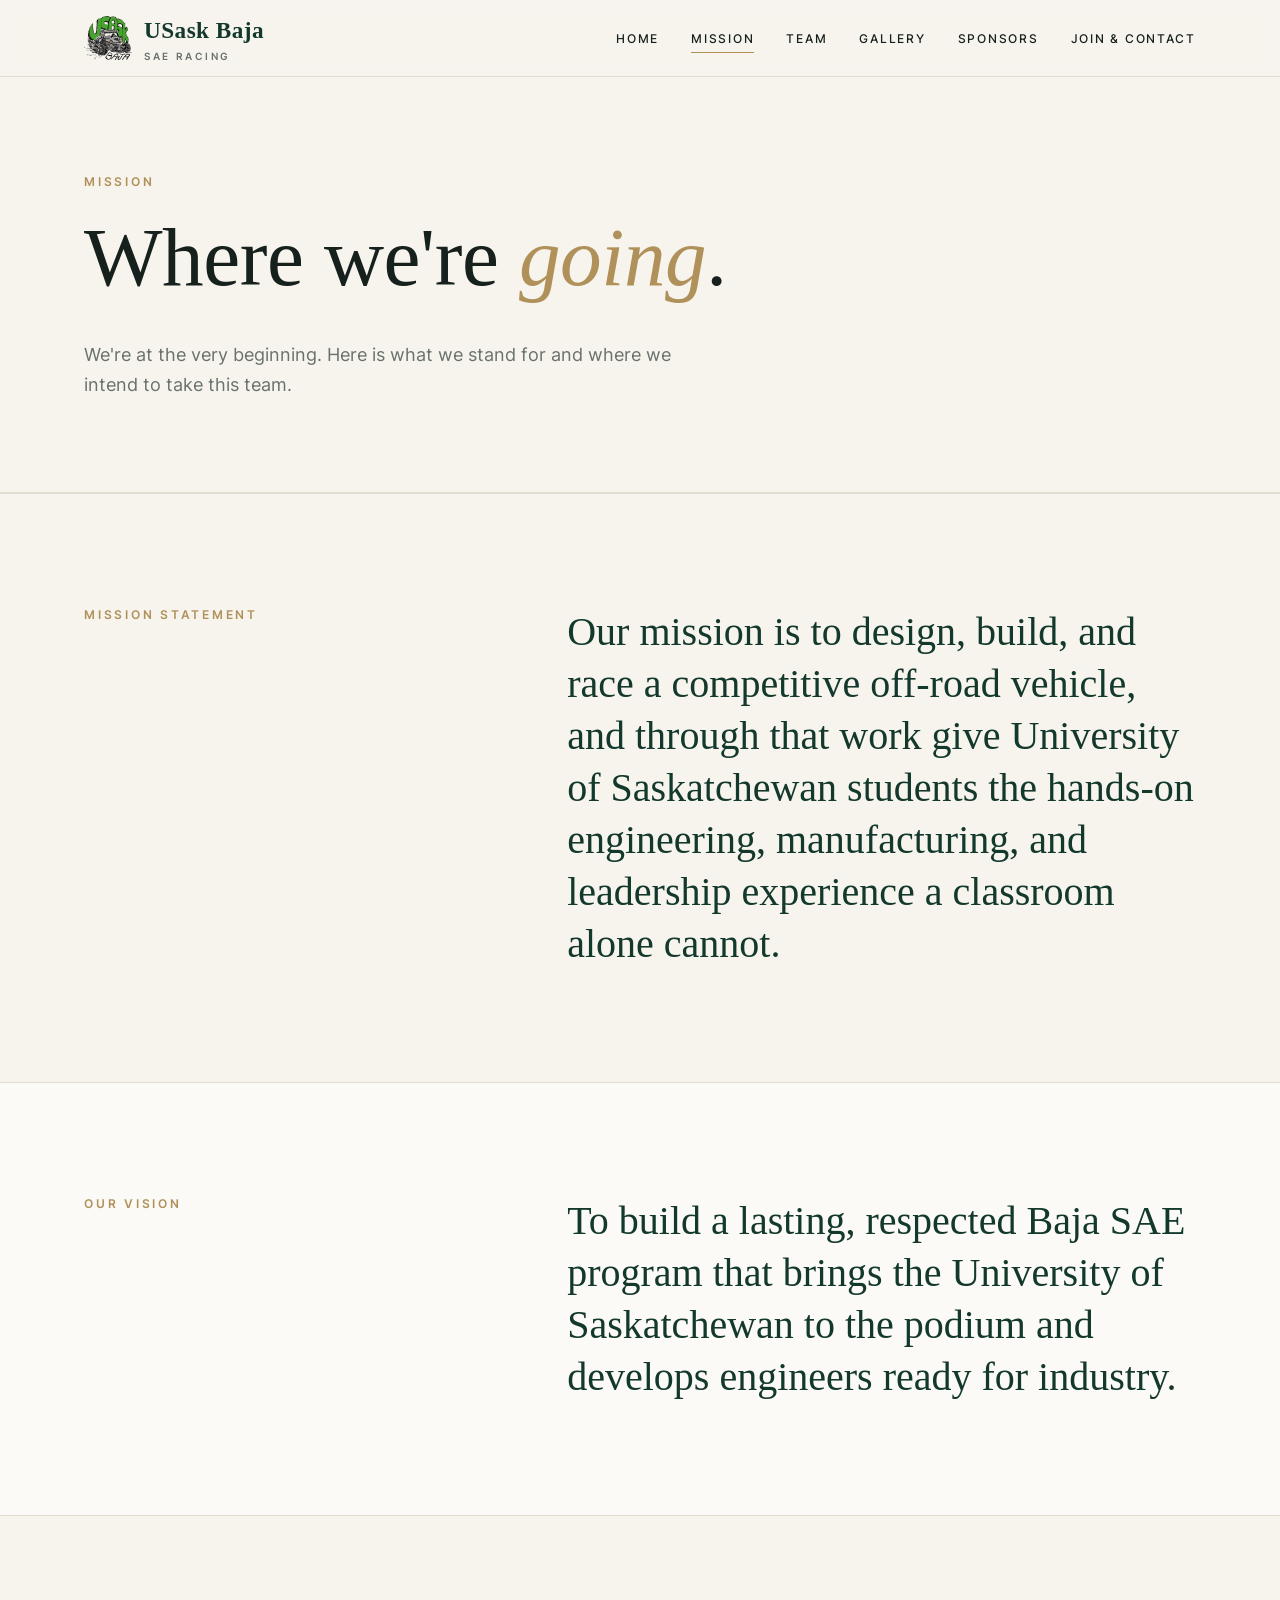
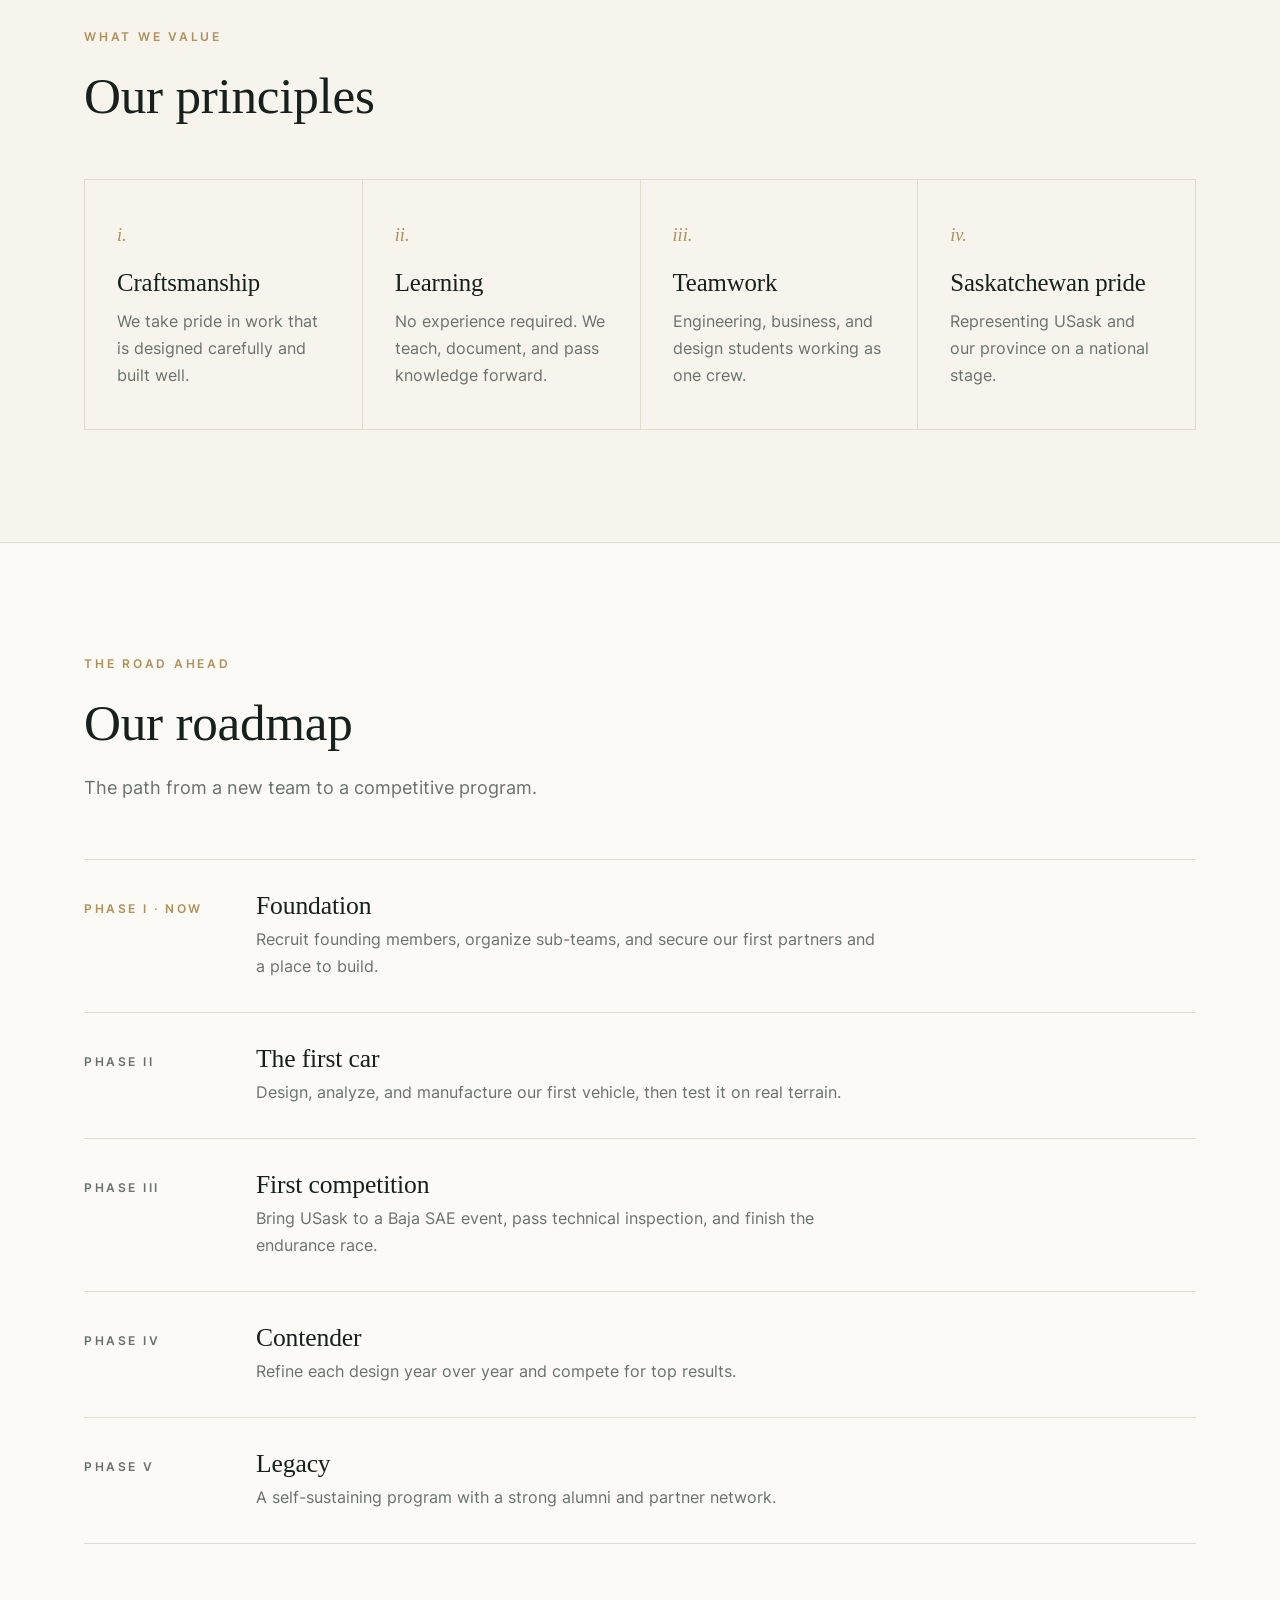
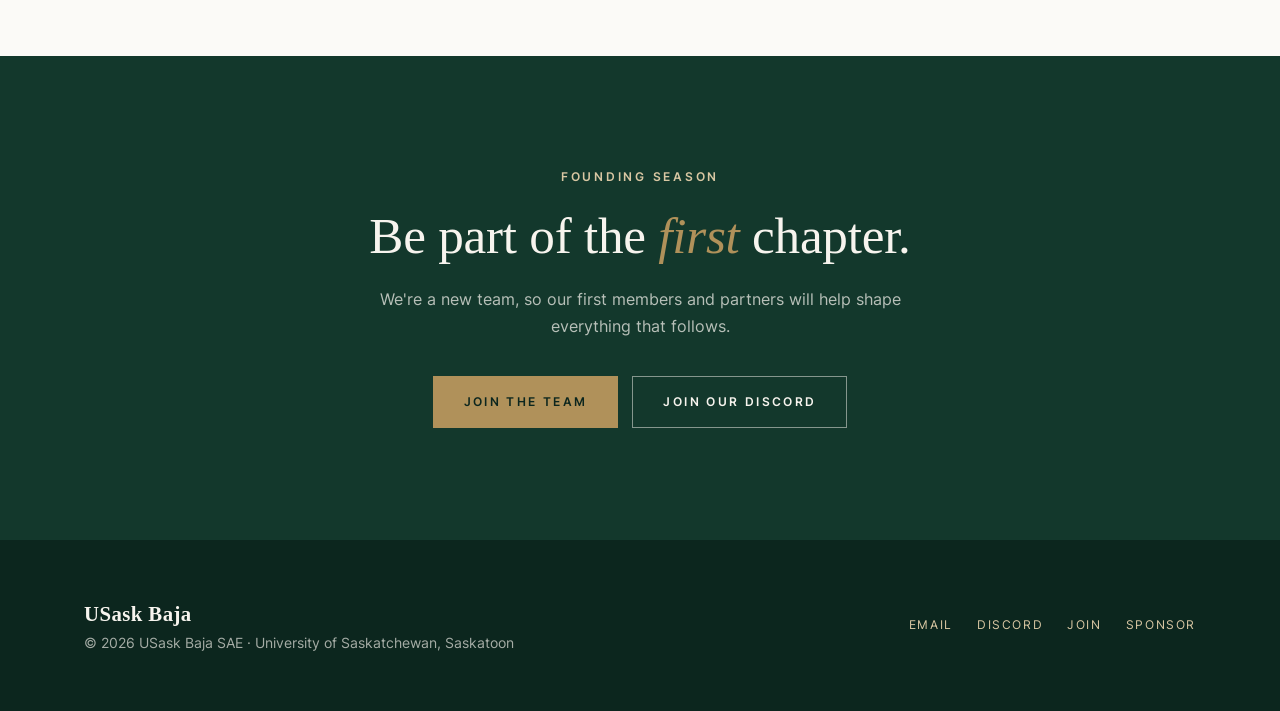
==== about.html @ ca2693a1 "Add USask Baja SAE website Static site with home, mission, team, gallery, sponsors, and join/contact" ====
<!DOCTYPE html>
<html lang="en">
<head>
  <meta charset="UTF-8">
  <meta name="viewport" content="width=device-width, initial-scale=1.0">
  <meta http-equiv="Content-Security-Policy" content="default-src 'self'; script-src 'self'; style-src 'self'; img-src 'self'; font-src 'self'; connect-src 'none'; object-src 'none'; base-uri 'none'; form-action 'none'; upgrade-insecure-requests">
  <meta name="referrer" content="strict-origin-when-cross-origin">
  <title>Mission | USask Baja SAE</title>
  <meta name="description" content="The mission of USask Baja SAE and where we want to go.">
  <link rel="icon" type="image/png" href="assets/img/favicon.png">
  <link rel="preload" href="assets/fonts/cormorant-garamond-latin-500-normal.woff2" as="font" type="font/woff2" crossorigin>
  <link rel="stylesheet" href="css/style.css">
</head>
<body>
  <header class="site-header">
    <div class="container">
      <a class="brand" href="index.html">
        <img src="assets/img/logo-160.webp" alt="" width="48" height="44">
        <span class="brand-name">USask Baja<small>SAE Racing</small></span>
      </a>
      <button class="nav-toggle" type="button" aria-expanded="false" aria-label="Toggle menu">Menu</button>
      <nav class="site-nav" aria-label="Main">
        <ul>
          <li><a href="index.html">Home</a></li>
          <li><a href="about.html" aria-current="page">Mission</a></li>
          <li><a href="team.html">Team</a></li>
          <li><a href="gallery.html">Gallery</a></li>
          <li><a href="sponsors.html">Sponsors</a></li>
          <li><a href="join.html">Join &amp; Contact</a></li>
        </ul>
      </nav>
    </div>
  </header>

  <main>
    <section class="page-hero">
      <div class="container">
        <span class="eyebrow">Mission</span>
        <h1>Where we're <em>going</em>.</h1>
        <p class="lead">We're at the very beginning. Here is what we stand for and where we intend to take this team.</p>
      </div>
    </section>

    <section>
      <div class="container split">
        <span class="eyebrow">Mission statement</span>
        <p class="statement">Our mission is to design, build, and race a competitive off-road vehicle, and through that work give University of Saskatchewan students the hands-on engineering, manufacturing, and leadership experience a classroom alone cannot.</p>
      </div>
    </section>

    <section class="paper">
      <div class="container split">
        <span class="eyebrow">Our vision</span>
        <div>
          <p class="statement">To build a lasting, respected Baja SAE program that brings the University of Saskatchewan to the podium and develops engineers ready for industry.</p>
        </div>
      </div>
    </section>

    <section>
      <div class="container">
        <span class="eyebrow">What we value</span>
        <h2>Our principles</h2>
        <div class="grid">
          <div class="cell"><span class="num">i.</span><h3>Craftsmanship</h3><p>We take pride in work that is designed carefully and built well.</p></div>
          <div class="cell"><span class="num">ii.</span><h3>Learning</h3><p>No experience required. We teach, document, and pass knowledge forward.</p></div>
          <div class="cell"><span class="num">iii.</span><h3>Teamwork</h3><p>Engineering, business, and design students working as one crew.</p></div>
          <div class="cell"><span class="num">iv.</span><h3>Saskatchewan pride</h3><p>Representing USask and our province on a national stage.</p></div>
        </div>
      </div>
    </section>

    <section class="paper">
      <div class="container">
        <span class="eyebrow">The road ahead</span>
        <h2>Our roadmap</h2>
        <p class="lead">The path from a new team to a competitive program.</p>
        <!-- To move the "Now" marker, put class="current" on a different <li> -->
        <ol class="roadmap">
          <li class="current"><span class="phase">Phase I</span><div><h3>Foundation</h3><p>Recruit founding members, organize sub-teams, and secure our first partners and a place to build.</p></div></li>
          <li><span class="phase">Phase II</span><div><h3>The first car</h3><p>Design, analyze, and manufacture our first vehicle, then test it on real terrain.</p></div></li>
          <li><span class="phase">Phase III</span><div><h3>First competition</h3><p>Bring USask to a Baja SAE event, pass technical inspection, and finish the endurance race.</p></div></li>
          <li><span class="phase">Phase IV</span><div><h3>Contender</h3><p>Refine each design year over year and compete for top results.</p></div></li>
          <li><span class="phase">Phase V</span><div><h3>Legacy</h3><p>A self-sustaining program with a strong alumni and partner network.</p></div></li>
        </ol>
      </div>
    </section>

    <section class="band on-dark">
      <div class="container">
        <span class="eyebrow">Founding season</span>
        <h2>Be part of the <em>first</em> chapter.</h2>
        <p>We're a new team, so our first members and partners will help shape everything that follows.</p>
        <div class="actions">
          <a class="btn btn-primary" href="join.html">Join the team</a>
          <a class="btn btn-ghost" href="https://discord.gg/B2W6udGJtF" target="_blank" rel="noopener noreferrer">Join our Discord</a>
        </div>
      </div>
    </section>
  </main>

  <footer class="site-footer">
    <div class="container">
      <div>
        <span class="brand-name">USask Baja</span>
        <div>&copy; <span id="year"></span> USask Baja SAE &middot; University of Saskatchewan, Saskatoon</div>
      </div>
      <nav aria-label="Footer">
        <a href="mailto:usaskbaja@ussu.ca">Email</a>
        <a href="https://discord.gg/B2W6udGJtF" target="_blank" rel="noopener noreferrer">Discord</a>
        <a href="join.html">Join</a>
        <a href="sponsors.html">Sponsor</a>
      </nav>
    </div>
  </footer>

  <script src="js/data.js"></script>
  <script src="js/main.js"></script>
</body>
</html>
---- css/style.css ----
/* USask Baja SAE — site styles */

/* ---------- Fonts (self-hosted, no third-party requests) ---------- */
@font-face {
  font-family: "Cormorant Garamond";
  src: url("../assets/fonts/cormorant-garamond-latin-500-normal.woff2") format("woff2");
  font-weight: 500;
  font-style: normal;
  font-display: swap;
}
@font-face {
  font-family: "Cormorant Garamond";
  src: url("../assets/fonts/cormorant-garamond-latin-600-normal.woff2") format("woff2");
  font-weight: 600;
  font-style: normal;
  font-display: swap;
}
@font-face {
  font-family: "Cormorant Garamond";
  src: url("../assets/fonts/cormorant-garamond-latin-500-italic.woff2") format("woff2");
  font-weight: 500;
  font-style: italic;
  font-display: swap;
}
@font-face {
  font-family: "Inter";
  src: url("../assets/fonts/inter-latin-400-normal.woff2") format("woff2");
  font-weight: 400;
  font-display: swap;
}
@font-face {
  font-family: "Inter";
  src: url("../assets/fonts/inter-latin-500-normal.woff2") format("woff2");
  font-weight: 500;
  font-display: swap;
}
@font-face {
  font-family: "Inter";
  src: url("../assets/fonts/inter-latin-600-normal.woff2") format("woff2");
  font-weight: 600;
  font-display: swap;
}

:root {
  --ivory: #f7f4ee;
  --paper: #fbfaf7;
  --ink: #16201c;
  --muted: #69716c;
  --line: #e2dccf;
  --forest: #13382c;
  --forest-deep: #0c261e;
  --champagne: #b0915a;
  --champagne-soft: #d9c7a3;
  --serif: "Cormorant Garamond", "Times New Roman", serif;
  --sans: "Inter", system-ui, -apple-system, "Segoe UI", Roboto, sans-serif;
  --max: 1160px;
}

* { box-sizing: border-box; }

html { scroll-behavior: smooth; -webkit-text-size-adjust: 100%; }

body {
  margin: 0;
  min-height: 100vh;
  display: flex;
  flex-direction: column;
  font-family: var(--sans);
  font-size: 16px;
  line-height: 1.7;
  color: var(--ink);
  background: var(--ivory);
  -webkit-font-smoothing: antialiased;
}

main { flex: 1; }

img { max-width: 100%; height: auto; display: block; }

a { color: inherit; }

::selection { background: var(--champagne-soft); color: var(--forest-deep); }

h1, h2, h3 {
  font-family: var(--serif);
  font-weight: 500;
  line-height: 1.08;
  margin: 0 0 0.45em;
  letter-spacing: -0.005em;
}
h1 { font-size: clamp(2.8rem, 7vw, 5.2rem); }
h2 { font-size: clamp(2.1rem, 4.5vw, 3.2rem); }
h3 { font-size: 1.6rem; }
em { font-style: italic; color: var(--champagne); }

p { margin: 0 0 1.1em; }

.container { max-width: var(--max); margin: 0 auto; padding: 0 24px; }
@media (max-width: 600px) { .container { padding: 0 16px; } }

.eyebrow {
  display: block;
  font-size: 0.72rem;
  font-weight: 600;
  text-transform: uppercase;
  letter-spacing: 0.24em;
  color: var(--champagne);
  margin-bottom: 20px;
}

.rule {
  width: 56px;
  height: 1px;
  background: var(--champagne);
  border: 0;
  margin: 28px 0;
}

/* ---------- Header ---------- */
.site-header {
  position: sticky;
  top: 0;
  z-index: 20;
  background: rgba(247, 244, 238, 0.92);
  -webkit-backdrop-filter: blur(10px);
  backdrop-filter: blur(10px);
  border-bottom: 1px solid var(--line);
}
.site-header .container {
  display: flex;
  align-items: center;
  justify-content: space-between;
  min-height: 76px;
}
.brand {
  display: flex;
  align-items: center;
  gap: 12px;
  text-decoration: none;
}
.brand img { width: 48px; height: auto; }
.brand-name {
  font-family: var(--serif);
  font-size: 1.45rem;
  font-weight: 600;
  letter-spacing: 0.02em;
  color: var(--forest);
}
.brand-name small {
  display: block;
  font-family: var(--sans);
  font-size: 0.6rem;
  font-weight: 600;
  letter-spacing: 0.28em;
  text-transform: uppercase;
  color: var(--muted);
  margin-top: -2px;
}

.nav-toggle {
  display: none;
  background: none;
  border: 1px solid var(--forest);
  color: var(--forest);
  font: 600 0.72rem var(--sans);
  letter-spacing: 0.2em;
  text-transform: uppercase;
  padding: 10px 14px;
  cursor: pointer;
}
.site-nav ul { list-style: none; margin: 0; padding: 0; display: flex; gap: 32px; }
.site-nav a {
  font-size: 0.78rem;
  font-weight: 500;
  letter-spacing: 0.14em;
  text-transform: uppercase;
  text-decoration: none;
  color: var(--ink);
  padding: 6px 0;
  border-bottom: 1px solid transparent;
  transition: color 0.2s, border-color 0.2s;
}
.site-nav a:hover { color: var(--champagne); }
.site-nav a[aria-current="page"] { border-bottom-color: var(--champagne); }

@media (max-width: 880px) {
  .nav-toggle { display: block; }
  .site-nav {
    display: none;
    position: absolute;
    top: 100%;
    left: 0;
    right: 0;
    background: var(--ivory);
    border-bottom: 1px solid var(--line);
  }
  .site-nav.open { display: block; }
  .site-nav ul { flex-direction: column; gap: 0; padding: 8px 16px 20px; }
  .site-nav a { display: block; padding: 14px 0; border-bottom: 1px solid var(--line); }
  .site-nav a[aria-current="page"] { color: var(--champagne); border-bottom-color: var(--line); }
}

/* ---------- Hero ---------- */
.hero { padding: 96px 0 104px; border-bottom: 1px solid var(--line); }
.hero-grid {
  display: grid;
  grid-template-columns: 1.1fr 0.9fr;
  gap: 64px;
  align-items: center;
}
.hero p.lead { max-width: 520px; }
.hero-logo { justify-self: center; width: 100%; max-width: 460px; }
@media (max-width: 880px) {
  .hero { padding: 56px 0 72px; }
  .hero-grid { grid-template-columns: 1fr; gap: 40px; }
  .hero-logo { max-width: 320px; order: -1; }
}

.page-hero { padding: 96px 0 72px; border-bottom: 1px solid var(--line); }
.page-hero p.lead { max-width: 620px; }
@media (max-width: 600px) { .page-hero { padding: 56px 0 48px; } }

.lead { font-size: 1.12rem; color: var(--muted); max-width: 680px; }

/* ---------- Buttons ---------- */
.actions { display: flex; flex-wrap: wrap; gap: 14px; margin-top: 36px; }
.btn {
  display: inline-block;
  padding: 15px 30px;
  font-size: 0.74rem;
  font-weight: 600;
  letter-spacing: 0.2em;
  text-transform: uppercase;
  text-decoration: none;
  border: 1px solid var(--forest);
  transition: background 0.25s, color 0.25s, border-color 0.25s;
}
.btn-primary { background: var(--forest); color: var(--ivory); }
.btn-primary:hover { background: var(--forest-deep); }
.btn-ghost { color: var(--forest); }
.btn-ghost:hover { background: var(--forest); color: var(--ivory); }
.on-dark .btn-primary { background: var(--champagne); border-color: var(--champagne); color: var(--forest-deep); }
.on-dark .btn-primary:hover { background: var(--champagne-soft); border-color: var(--champagne-soft); }
.on-dark .btn-ghost { color: var(--ivory); border-color: rgba(247, 244, 238, 0.5); }
.on-dark .btn-ghost:hover { background: var(--ivory); color: var(--forest-deep); }

/* ---------- Sections ---------- */
section { padding: 112px 0; }
section + section { border-top: 1px solid var(--line); }
section.paper { background: var(--paper); }
@media (max-width: 600px) { section { padding: 72px 0; } }

.split {
  display: grid;
  grid-template-columns: 0.8fr 1.2fr;
  gap: 64px;
}
@media (max-width: 880px) { .split { grid-template-columns: 1fr; gap: 16px; } }

.statement {
  font-family: var(--serif);
  font-size: clamp(1.7rem, 3.4vw, 2.5rem);
  line-height: 1.3;
  color: var(--forest);
  margin: 0;
}

.grid {
  display: grid;
  grid-template-columns: repeat(auto-fit, minmax(240px, 1fr));
  border-top: 1px solid var(--line);
  border-left: 1px solid var(--line);
  margin-top: 56px;
}
.cell {
  padding: 40px 32px;
  border-right: 1px solid var(--line);
  border-bottom: 1px solid var(--line);
}
.cell .num {
  font-family: var(--serif);
  font-style: italic;
  font-size: 1.15rem;
  color: var(--champagne);
  display: block;
  margin-bottom: 18px;
}
.cell h3 { font-size: 1.55rem; }
.cell p { color: var(--muted); margin: 0; }
.cell a { color: var(--forest); }

/* ---------- Roadmap ---------- */
.roadmap { list-style: none; padding: 0; margin: 56px 0 0; counter-reset: step; }
.roadmap li {
  display: grid;
  grid-template-columns: 140px 1fr;
  gap: 32px;
  padding: 32px 0;
  border-top: 1px solid var(--line);
}
.roadmap li:last-child { border-bottom: 1px solid var(--line); }
.roadmap .phase {
  font-size: 0.72rem;
  font-weight: 600;
  letter-spacing: 0.22em;
  text-transform: uppercase;
  color: var(--muted);
  padding-top: 8px;
}
.roadmap li.current .phase { color: var(--champagne); }
.roadmap li.current .phase::after { content: " · Now"; }
.roadmap h3 { margin-bottom: 6px; }
.roadmap p { color: var(--muted); margin: 0; max-width: 620px; }
@media (max-width: 600px) { .roadmap li { grid-template-columns: 1fr; gap: 8px; } }

/* ---------- People / sponsors / gallery ---------- */
.list-grid {
  display: grid;
  grid-template-columns: repeat(auto-fill, minmax(220px, 1fr));
  gap: 48px 32px;
}
.person img, .person .avatar {
  width: 100%;
  aspect-ratio: 4 / 5;
  object-fit: cover;
  background: var(--forest);
  margin-bottom: 18px;
}
.person .avatar {
  display: flex;
  align-items: center;
  justify-content: center;
  font-family: var(--serif);
  font-size: 3.4rem;
  color: var(--champagne-soft);
}
.person h3 { font-size: 1.45rem; margin-bottom: 2px; }
.person .role {
  font-size: 0.7rem;
  font-weight: 600;
  letter-spacing: 0.2em;
  text-transform: uppercase;
  color: var(--champagne);
}
.person p { color: var(--muted); font-size: 0.95rem; margin: 6px 0 0; }

.tier { margin-bottom: 72px; }
.tier:last-child { margin-bottom: 0; }
.sponsor {
  display: flex;
  align-items: center;
  justify-content: center;
  min-height: 150px;
  padding: 24px;
  background: var(--paper);
  border: 1px solid var(--line);
  text-decoration: none;
}
.sponsor img { max-height: 80px; width: auto; }
.sponsor span { font-family: var(--serif); font-size: 1.5rem; color: var(--forest); }

.gallery-item { margin: 0; }
.gallery-item img { width: 100%; aspect-ratio: 4 / 3; object-fit: cover; }
.gallery-item figcaption { padding-top: 12px; color: var(--muted); font-size: 0.92rem; }

/* Shown automatically when a list in js/data.js is empty */
.empty-state {
  border: 1px solid var(--line);
  background: var(--paper);
  padding: 80px 32px;
  text-align: center;
}
.empty-state h3 { font-size: 2rem; color: var(--forest); }
.empty-state p { color: var(--muted); max-width: 480px; margin: 0 auto; }
.empty-state .actions { justify-content: center; }

/* ---------- Contact ---------- */
.contact-line {
  display: block;
  font-family: var(--serif);
  font-size: clamp(1.5rem, 3.2vw, 2.1rem);
  color: var(--forest);
  text-decoration: none;
  word-break: break-word;
  border-bottom: 1px solid var(--line);
  padding: 12px 0;
  transition: color 0.2s;
}
.contact-line:hover { color: var(--champagne); }

/* ---------- Dark band ---------- */
.band {
  background: var(--forest);
  color: var(--ivory);
  text-align: center;
}
section.band + section, section + section.band { border-top: 0; }
.band h2 { color: var(--ivory); }
.band p { color: rgba(247, 244, 238, 0.72); max-width: 560px; margin: 0 auto; }
.band .eyebrow { color: var(--champagne-soft); }
.band .actions { justify-content: center; }

/* ---------- Footer ---------- */
.site-footer {
  background: var(--forest-deep);
  color: rgba(247, 244, 238, 0.65);
  font-size: 0.85rem;
  padding: 56px 0;
}
.site-footer .container {
  display: flex;
  flex-wrap: wrap;
  gap: 24px;
  justify-content: space-between;
  align-items: center;
}
.site-footer .brand-name { color: var(--ivory); font-size: 1.3rem; }
.site-footer nav { display: flex; flex-wrap: wrap; gap: 24px; }
.site-footer a {
  text-decoration: none;
  letter-spacing: 0.14em;
  text-transform: uppercase;
  font-size: 0.72rem;
  color: var(--champagne-soft);
}
.site-footer a:hover { color: var(--ivory); }

/* Keyboard focus */
a:focus-visible, button:focus-visible {
  outline: 2px solid var(--champagne);
  outline-offset: 3px;
}

@media (prefers-reduced-motion: reduce) {
  html { scroll-behavior: auto; }
  * { transition: none !important; }
}

.statement + .lead { margin-top: 28px; }
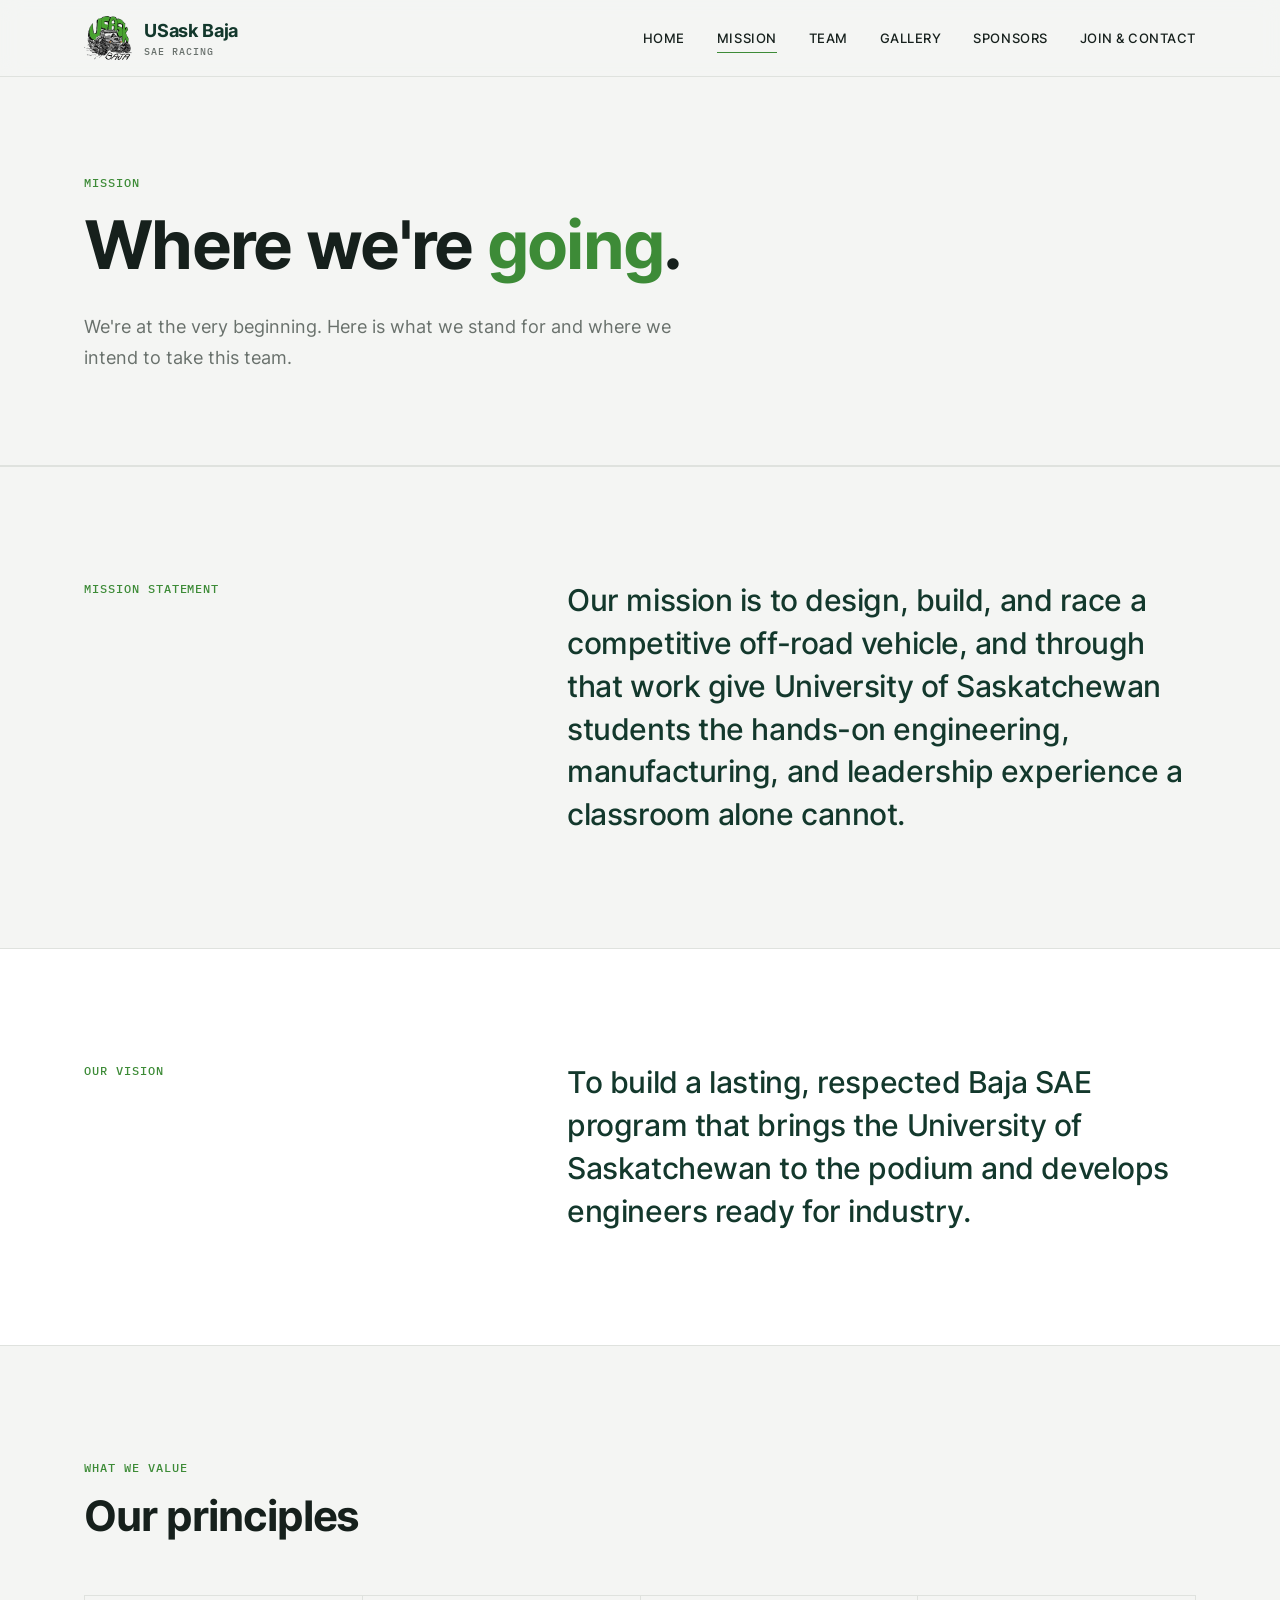
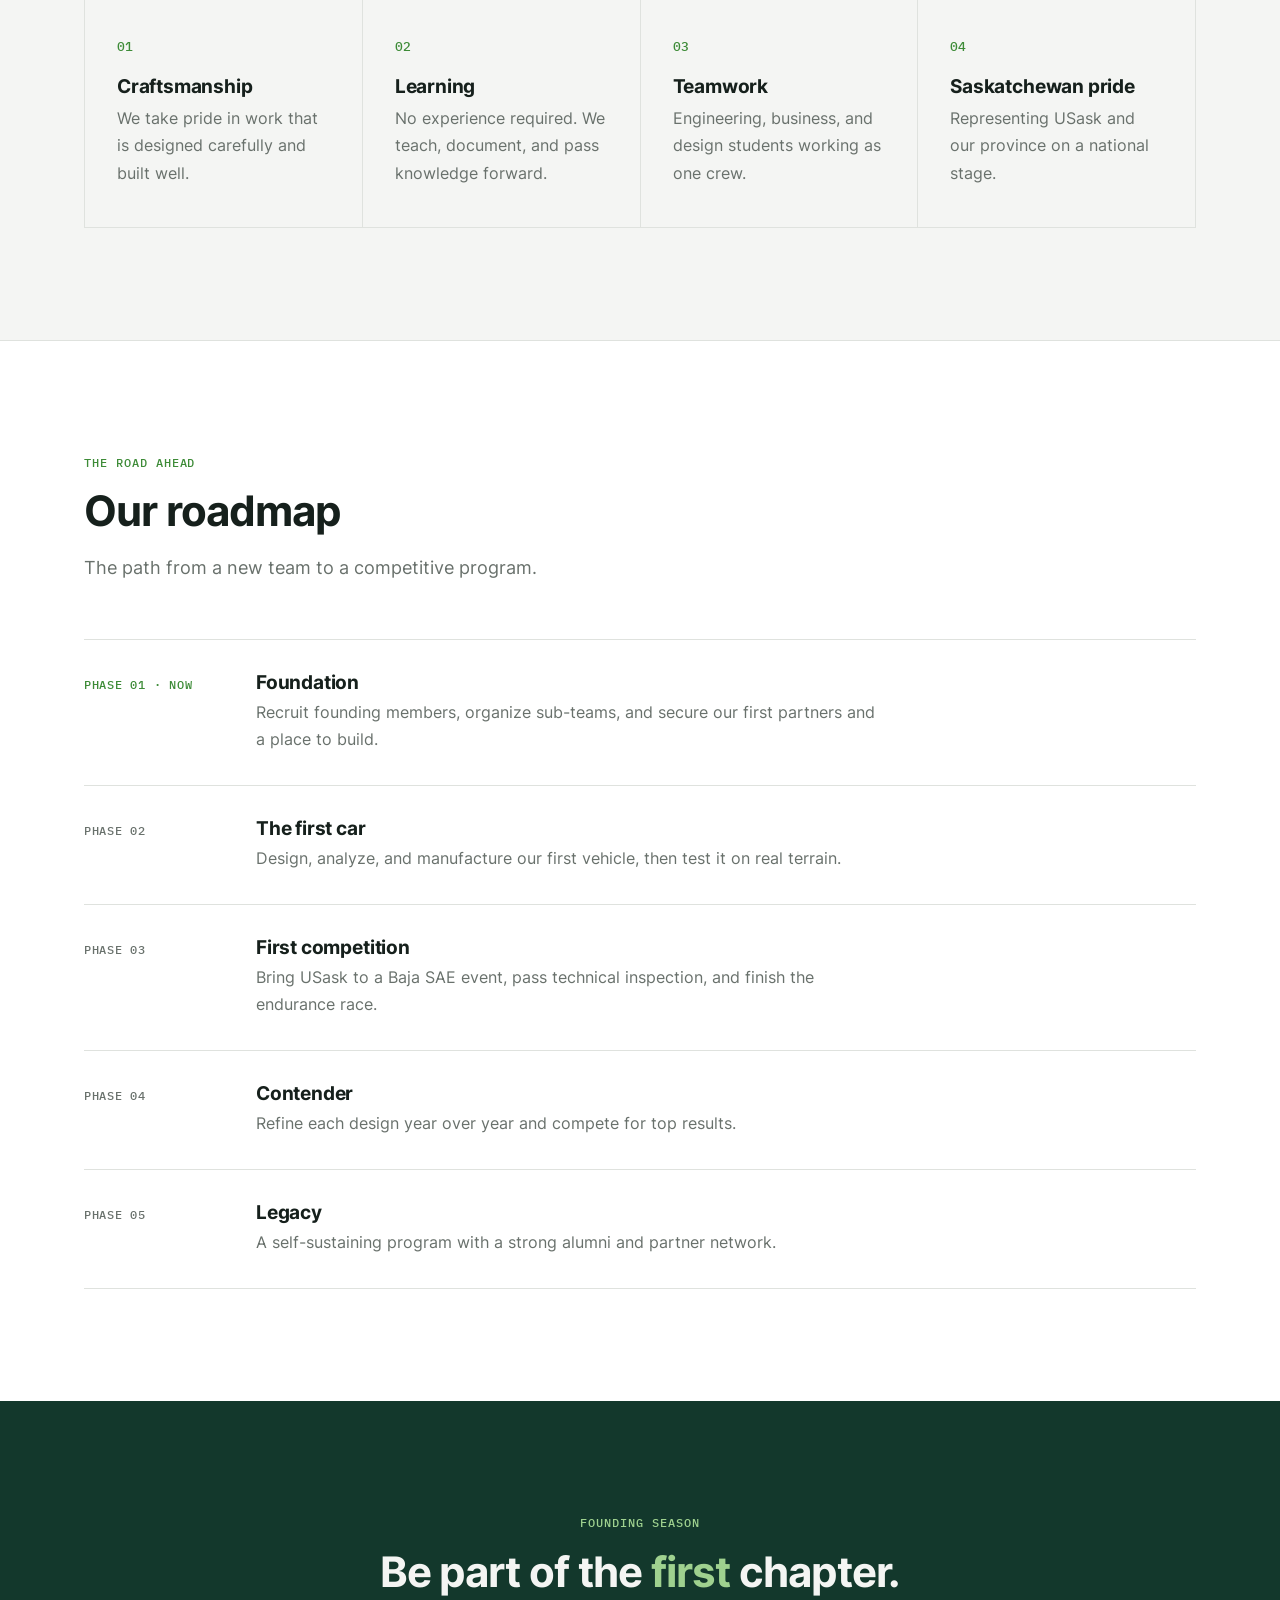
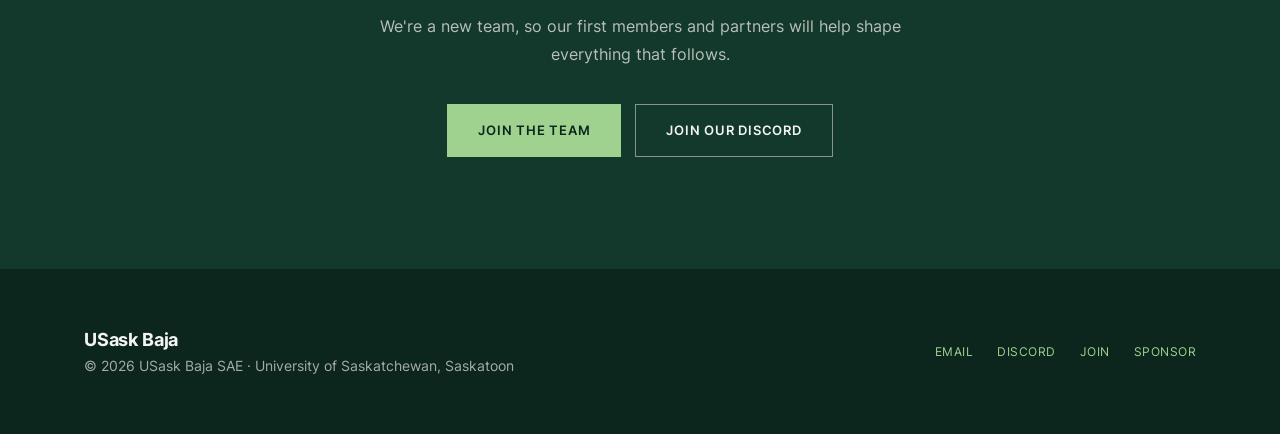
==== commit 20b52da0: "Tone down styling for a more technical look Swap the serif display face for bold Inter, use IBM Plex" ====
--- a/about.html
+++ b/about.html
@@ -8,7 +8,7 @@
   <title>Mission | USask Baja SAE</title>
   <meta name="description" content="The mission of USask Baja SAE and where we want to go.">
   <link rel="icon" type="image/png" href="assets/img/favicon.png">
-  <link rel="preload" href="assets/fonts/cormorant-garamond-latin-500-normal.woff2" as="font" type="font/woff2" crossorigin>
+  <link rel="preload" href="assets/fonts/inter-latin-700-normal.woff2" as="font" type="font/woff2" crossorigin>
   <link rel="stylesheet" href="css/style.css">
 </head>
 <body>
@@ -62,10 +62,10 @@
         <span class="eyebrow">What we value</span>
         <h2>Our principles</h2>
         <div class="grid">
-          <div class="cell"><span class="num">i.</span><h3>Craftsmanship</h3><p>We take pride in work that is designed carefully and built well.</p></div>
-          <div class="cell"><span class="num">ii.</span><h3>Learning</h3><p>No experience required. We teach, document, and pass knowledge forward.</p></div>
-          <div class="cell"><span class="num">iii.</span><h3>Teamwork</h3><p>Engineering, business, and design students working as one crew.</p></div>
-          <div class="cell"><span class="num">iv.</span><h3>Saskatchewan pride</h3><p>Representing USask and our province on a national stage.</p></div>
+          <div class="cell"><span class="num">01</span><h3>Craftsmanship</h3><p>We take pride in work that is designed carefully and built well.</p></div>
+          <div class="cell"><span class="num">02</span><h3>Learning</h3><p>No experience required. We teach, document, and pass knowledge forward.</p></div>
+          <div class="cell"><span class="num">03</span><h3>Teamwork</h3><p>Engineering, business, and design students working as one crew.</p></div>
+          <div class="cell"><span class="num">04</span><h3>Saskatchewan pride</h3><p>Representing USask and our province on a national stage.</p></div>
         </div>
       </div>
     </section>
@@ -77,11 +77,11 @@
         <p class="lead">The path from a new team to a competitive program.</p>
         <!-- To move the "Now" marker, put class="current" on a different <li> -->
         <ol class="roadmap">
-          <li class="current"><span class="phase">Phase I</span><div><h3>Foundation</h3><p>Recruit founding members, organize sub-teams, and secure our first partners and a place to build.</p></div></li>
-          <li><span class="phase">Phase II</span><div><h3>The first car</h3><p>Design, analyze, and manufacture our first vehicle, then test it on real terrain.</p></div></li>
-          <li><span class="phase">Phase III</span><div><h3>First competition</h3><p>Bring USask to a Baja SAE event, pass technical inspection, and finish the endurance race.</p></div></li>
-          <li><span class="phase">Phase IV</span><div><h3>Contender</h3><p>Refine each design year over year and compete for top results.</p></div></li>
-          <li><span class="phase">Phase V</span><div><h3>Legacy</h3><p>A self-sustaining program with a strong alumni and partner network.</p></div></li>
+          <li class="current"><span class="phase">Phase 01</span><div><h3>Foundation</h3><p>Recruit founding members, organize sub-teams, and secure our first partners and a place to build.</p></div></li>
+          <li><span class="phase">Phase 02</span><div><h3>The first car</h3><p>Design, analyze, and manufacture our first vehicle, then test it on real terrain.</p></div></li>
+          <li><span class="phase">Phase 03</span><div><h3>First competition</h3><p>Bring USask to a Baja SAE event, pass technical inspection, and finish the endurance race.</p></div></li>
+          <li><span class="phase">Phase 04</span><div><h3>Contender</h3><p>Refine each design year over year and compete for top results.</p></div></li>
+          <li><span class="phase">Phase 05</span><div><h3>Legacy</h3><p>A self-sustaining program with a strong alumni and partner network.</p></div></li>
         </ol>
       </div>
     </section>
--- a/css/style.css
+++ b/css/style.css
@@ -2,24 +2,9 @@
 
 /* ---------- Fonts (self-hosted, no third-party requests) ---------- */
 @font-face {
-  font-family: "Cormorant Garamond";
-  src: url("../assets/fonts/cormorant-garamond-latin-500-normal.woff2") format("woff2");
-  font-weight: 500;
-  font-style: normal;
-  font-display: swap;
-}
-@font-face {
-  font-family: "Cormorant Garamond";
-  src: url("../assets/fonts/cormorant-garamond-latin-600-normal.woff2") format("woff2");
-  font-weight: 600;
-  font-style: normal;
-  font-display: swap;
-}
-@font-face {
-  font-family: "Cormorant Garamond";
-  src: url("../assets/fonts/cormorant-garamond-latin-500-italic.woff2") format("woff2");
-  font-weight: 500;
-  font-style: italic;
+  font-family: "IBM Plex Mono";
+  src: url("../assets/fonts/ibm-plex-mono-latin-500-normal.woff2") format("woff2");
+  font-weight: 500;
   font-display: swap;
 }
 @font-face {
@@ -40,18 +25,25 @@
   font-weight: 600;
   font-display: swap;
 }
+@font-face {
+  font-family: "Inter";
+  src: url("../assets/fonts/inter-latin-700-normal.woff2") format("woff2");
+  font-weight: 700;
+  font-display: swap;
+}
 
 :root {
-  --ivory: #f7f4ee;
-  --paper: #fbfaf7;
+  --ivory: #f4f5f3;
+  --paper: #ffffff;
   --ink: #16201c;
   --muted: #69716c;
-  --line: #e2dccf;
+  --line: #dfe2de;
   --forest: #13382c;
   --forest-deep: #0c261e;
-  --champagne: #b0915a;
-  --champagne-soft: #d9c7a3;
-  --serif: "Cormorant Garamond", "Times New Roman", serif;
+  --champagne: #3d8b37;
+  --champagne-soft: #9fd18f;
+  --serif: var(--sans);
+  --mono: "IBM Plex Mono", ui-monospace, "SFMono-Regular", Menlo, monospace;
   --sans: "Inter", system-ui, -apple-system, "Segoe UI", Roboto, sans-serif;
   --max: 1160px;
 }
@@ -83,15 +75,15 @@
 
 h1, h2, h3 {
   font-family: var(--serif);
-  font-weight: 500;
+  font-weight: 700;
   line-height: 1.08;
   margin: 0 0 0.45em;
-  letter-spacing: -0.005em;
-}
-h1 { font-size: clamp(2.8rem, 7vw, 5.2rem); }
-h2 { font-size: clamp(2.1rem, 4.5vw, 3.2rem); }
-h3 { font-size: 1.6rem; }
-em { font-style: italic; color: var(--champagne); }
+  letter-spacing: -0.025em;
+}
+h1 { font-size: clamp(2.4rem, 5.6vw, 4.2rem); }
+h2 { font-size: clamp(1.8rem, 3.6vw, 2.6rem); }
+h3 { font-size: 1.2rem; letter-spacing: -0.01em; }
+em { font-style: normal; color: var(--champagne); }
 
 p { margin: 0 0 1.1em; }
 
@@ -100,12 +92,13 @@
 
 .eyebrow {
   display: block;
-  font-size: 0.72rem;
-  font-weight: 600;
-  text-transform: uppercase;
-  letter-spacing: 0.24em;
+  font-family: var(--mono);
+  font-size: 0.75rem;
+  font-weight: 500;
+  text-transform: uppercase;
+  letter-spacing: 0.08em;
   color: var(--champagne);
-  margin-bottom: 20px;
+  margin-bottom: 16px;
 }
 
 .rule {
@@ -121,7 +114,7 @@
   position: sticky;
   top: 0;
   z-index: 20;
-  background: rgba(247, 244, 238, 0.92);
+  background: rgba(244, 245, 243, 0.92);
   -webkit-backdrop-filter: blur(10px);
   backdrop-filter: blur(10px);
   border-bottom: 1px solid var(--line);
@@ -141,17 +134,18 @@
 .brand img { width: 48px; height: auto; }
 .brand-name {
   font-family: var(--serif);
-  font-size: 1.45rem;
-  font-weight: 600;
-  letter-spacing: 0.02em;
+  font-size: 1.1rem;
+  font-weight: 700;
+  letter-spacing: -0.01em;
   color: var(--forest);
 }
 .brand-name small {
   display: block;
   font-family: var(--sans);
-  font-size: 0.6rem;
-  font-weight: 600;
-  letter-spacing: 0.28em;
+  font-family: var(--mono);
+  font-size: 0.62rem;
+  font-weight: 500;
+  letter-spacing: 0.1em;
   text-transform: uppercase;
   color: var(--muted);
   margin-top: -2px;
@@ -162,17 +156,17 @@
   background: none;
   border: 1px solid var(--forest);
   color: var(--forest);
-  font: 600 0.72rem var(--sans);
-  letter-spacing: 0.2em;
+  font: 600 0.75rem var(--sans);
+  letter-spacing: 0.06em;
   text-transform: uppercase;
   padding: 10px 14px;
   cursor: pointer;
 }
 .site-nav ul { list-style: none; margin: 0; padding: 0; display: flex; gap: 32px; }
 .site-nav a {
-  font-size: 0.78rem;
-  font-weight: 500;
-  letter-spacing: 0.14em;
+  font-size: 0.82rem;
+  font-weight: 500;
+  letter-spacing: 0.04em;
   text-transform: uppercase;
   text-decoration: none;
   color: var(--ink);
@@ -227,9 +221,9 @@
 .btn {
   display: inline-block;
   padding: 15px 30px;
-  font-size: 0.74rem;
+  font-size: 0.8rem;
   font-weight: 600;
-  letter-spacing: 0.2em;
+  letter-spacing: 0.06em;
   text-transform: uppercase;
   text-decoration: none;
   border: 1px solid var(--forest);
@@ -239,8 +233,8 @@
 .btn-primary:hover { background: var(--forest-deep); }
 .btn-ghost { color: var(--forest); }
 .btn-ghost:hover { background: var(--forest); color: var(--ivory); }
-.on-dark .btn-primary { background: var(--champagne); border-color: var(--champagne); color: var(--forest-deep); }
-.on-dark .btn-primary:hover { background: var(--champagne-soft); border-color: var(--champagne-soft); }
+.on-dark .btn-primary { background: var(--champagne-soft); border-color: var(--champagne-soft); color: var(--forest-deep); }
+.on-dark .btn-primary:hover { background: #fff; border-color: #fff; }
 .on-dark .btn-ghost { color: var(--ivory); border-color: rgba(247, 244, 238, 0.5); }
 .on-dark .btn-ghost:hover { background: var(--ivory); color: var(--forest-deep); }
 
@@ -258,9 +252,11 @@
 @media (max-width: 880px) { .split { grid-template-columns: 1fr; gap: 16px; } }
 
 .statement {
-  font-family: var(--serif);
-  font-size: clamp(1.7rem, 3.4vw, 2.5rem);
-  line-height: 1.3;
+  font-family: var(--sans);
+  font-weight: 500;
+  font-size: clamp(1.35rem, 2.6vw, 1.85rem);
+  line-height: 1.45;
+  letter-spacing: -0.015em;
   color: var(--forest);
   margin: 0;
 }
@@ -278,14 +274,13 @@
   border-bottom: 1px solid var(--line);
 }
 .cell .num {
-  font-family: var(--serif);
-  font-style: italic;
-  font-size: 1.15rem;
+  font-family: var(--mono);
+  font-size: 0.8rem;
   color: var(--champagne);
   display: block;
   margin-bottom: 18px;
 }
-.cell h3 { font-size: 1.55rem; }
+.cell h3 { font-size: 1.2rem; }
 .cell p { color: var(--muted); margin: 0; }
 .cell a { color: var(--forest); }
 
@@ -300,12 +295,13 @@
 }
 .roadmap li:last-child { border-bottom: 1px solid var(--line); }
 .roadmap .phase {
-  font-size: 0.72rem;
-  font-weight: 600;
-  letter-spacing: 0.22em;
+  font-family: var(--mono);
+  font-size: 0.78rem;
+  font-weight: 500;
+  letter-spacing: 0.06em;
   text-transform: uppercase;
   color: var(--muted);
-  padding-top: 8px;
+  padding-top: 2px;
 }
 .roadmap li.current .phase { color: var(--champagne); }
 .roadmap li.current .phase::after { content: " · Now"; }
@@ -331,14 +327,16 @@
   align-items: center;
   justify-content: center;
   font-family: var(--serif);
-  font-size: 3.4rem;
+  font-size: 2.8rem;
+  font-weight: 700;
   color: var(--champagne-soft);
 }
-.person h3 { font-size: 1.45rem; margin-bottom: 2px; }
+.person h3 { font-size: 1.15rem; margin-bottom: 2px; }
 .person .role {
-  font-size: 0.7rem;
-  font-weight: 600;
-  letter-spacing: 0.2em;
+  font-family: var(--mono);
+  font-size: 0.75rem;
+  font-weight: 500;
+  letter-spacing: 0.06em;
   text-transform: uppercase;
   color: var(--champagne);
 }
@@ -357,7 +355,7 @@
   text-decoration: none;
 }
 .sponsor img { max-height: 80px; width: auto; }
-.sponsor span { font-family: var(--serif); font-size: 1.5rem; color: var(--forest); }
+.sponsor span { font-weight: 700; font-size: 1.2rem; color: var(--forest); }
 
 .gallery-item { margin: 0; }
 .gallery-item img { width: 100%; aspect-ratio: 4 / 3; object-fit: cover; }
@@ -370,15 +368,16 @@
   padding: 80px 32px;
   text-align: center;
 }
-.empty-state h3 { font-size: 2rem; color: var(--forest); }
+.empty-state h3 { font-size: 1.6rem; color: var(--forest); }
 .empty-state p { color: var(--muted); max-width: 480px; margin: 0 auto; }
 .empty-state .actions { justify-content: center; }
 
 /* ---------- Contact ---------- */
 .contact-line {
   display: block;
-  font-family: var(--serif);
-  font-size: clamp(1.5rem, 3.2vw, 2.1rem);
+  font-weight: 600;
+  font-size: clamp(1.2rem, 2.6vw, 1.6rem);
+  letter-spacing: -0.015em;
   color: var(--forest);
   text-decoration: none;
   word-break: break-word;
@@ -396,6 +395,7 @@
 }
 section.band + section, section + section.band { border-top: 0; }
 .band h2 { color: var(--ivory); }
+.band em { color: var(--champagne-soft); }
 .band p { color: rgba(247, 244, 238, 0.72); max-width: 560px; margin: 0 auto; }
 .band .eyebrow { color: var(--champagne-soft); }
 .band .actions { justify-content: center; }
@@ -414,13 +414,13 @@
   justify-content: space-between;
   align-items: center;
 }
-.site-footer .brand-name { color: var(--ivory); font-size: 1.3rem; }
+.site-footer .brand-name { color: var(--ivory); font-size: 1.1rem; }
 .site-footer nav { display: flex; flex-wrap: wrap; gap: 24px; }
 .site-footer a {
   text-decoration: none;
-  letter-spacing: 0.14em;
-  text-transform: uppercase;
-  font-size: 0.72rem;
+  letter-spacing: 0.04em;
+  text-transform: uppercase;
+  font-size: 0.75rem;
   color: var(--champagne-soft);
 }
 .site-footer a:hover { color: var(--ivory); }
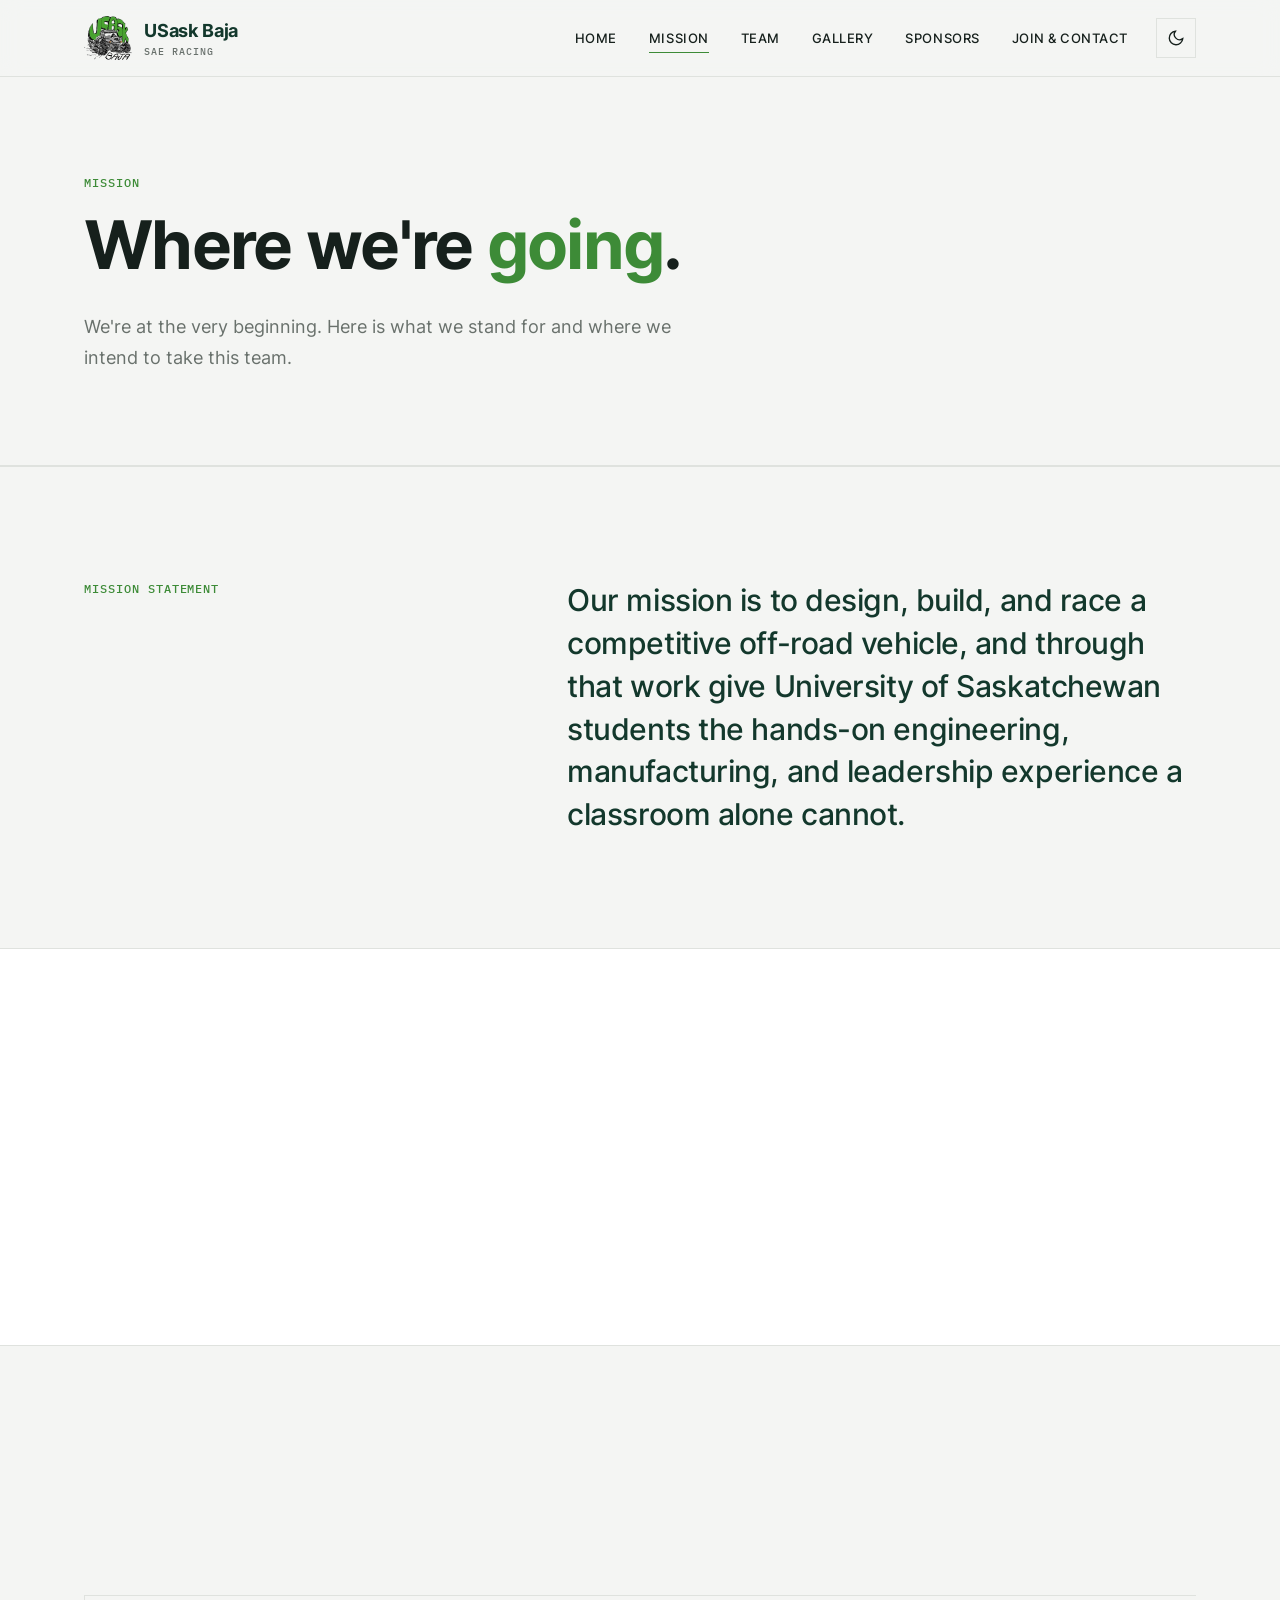
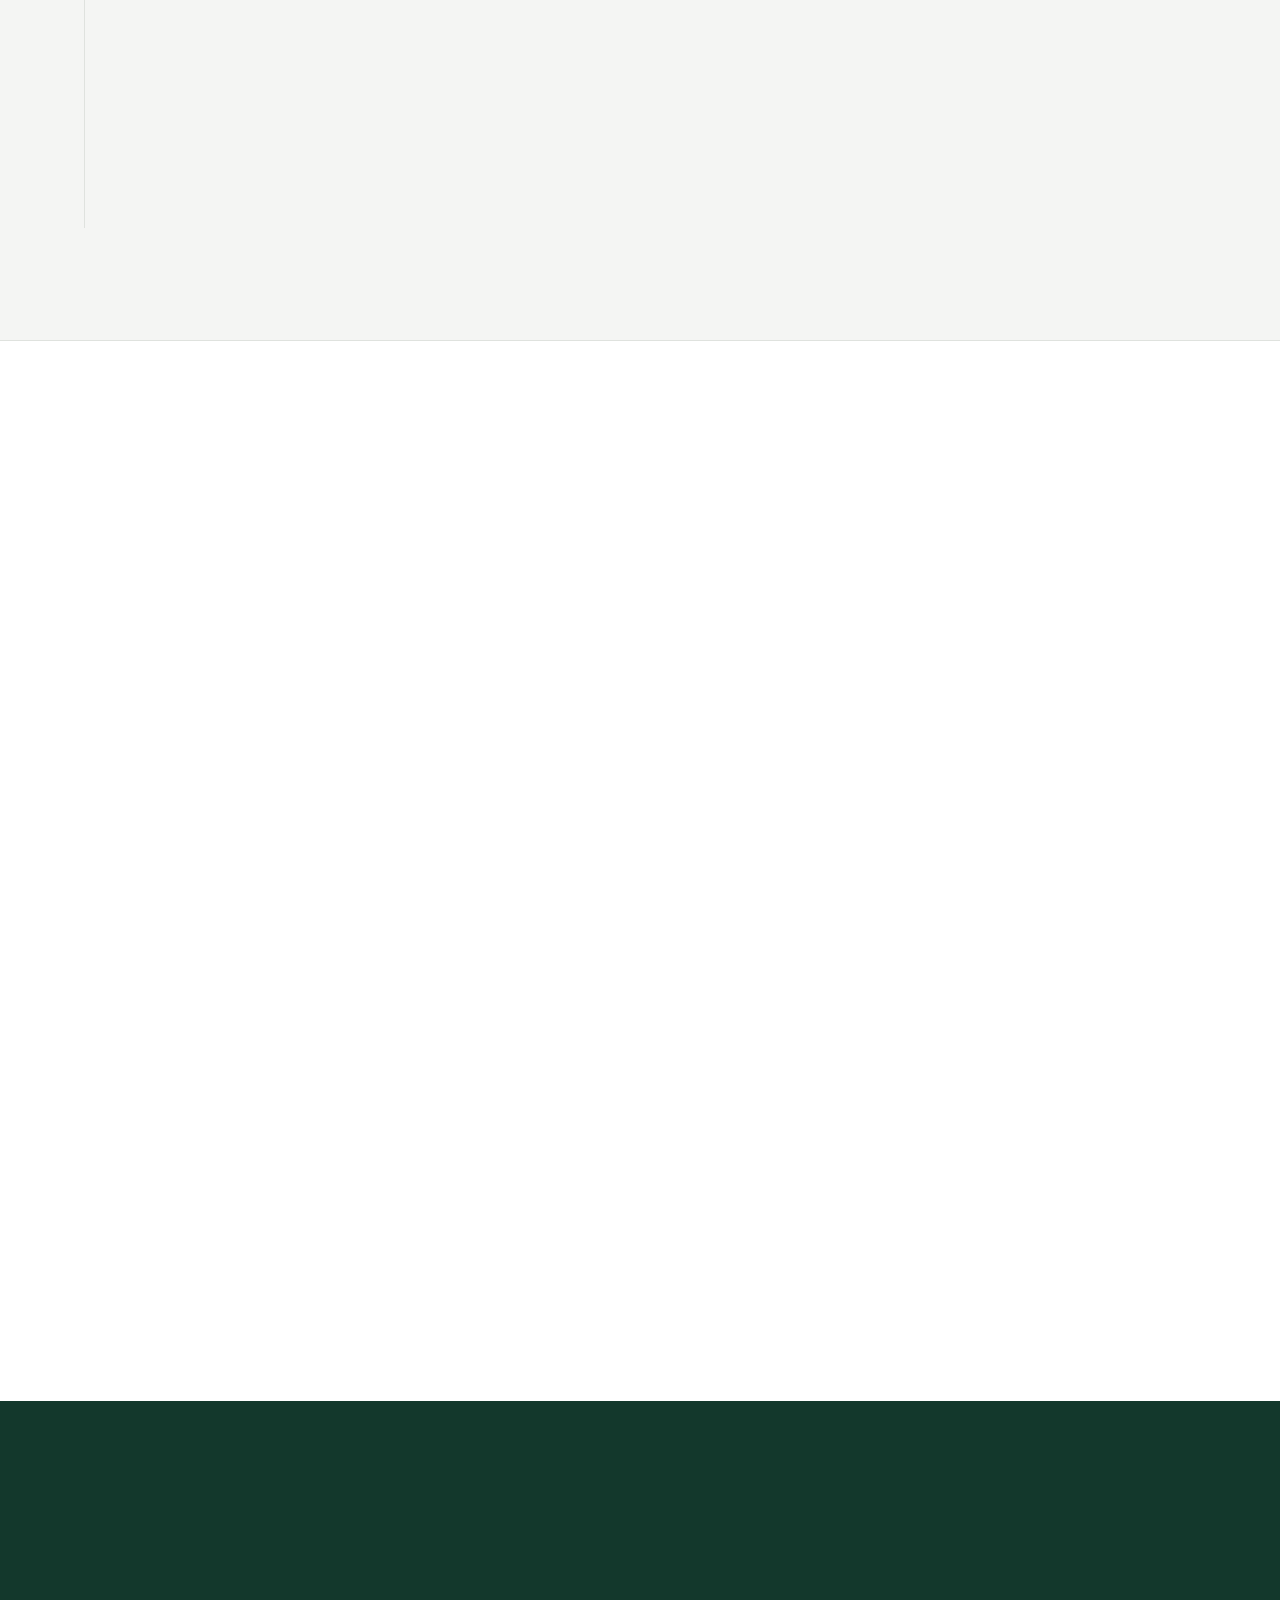
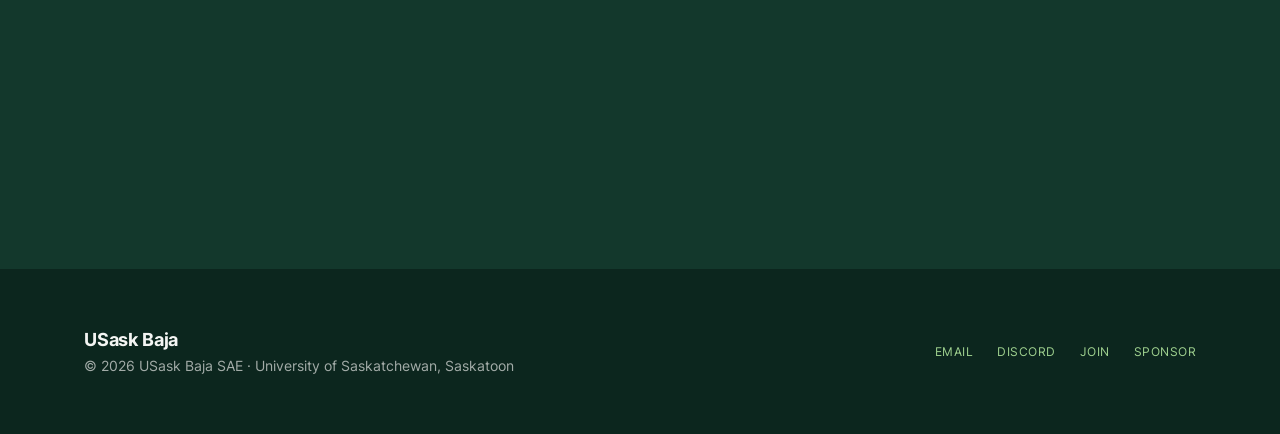
==== commit 332742bf: "Add dark mode and smooth scrolling Dark theme follows the device setting, with a header toggle that " ====
--- a/about.html
+++ b/about.html
@@ -10,6 +10,7 @@
   <link rel="icon" type="image/png" href="assets/img/favicon.png">
   <link rel="preload" href="assets/fonts/inter-latin-700-normal.woff2" as="font" type="font/woff2" crossorigin>
   <link rel="stylesheet" href="css/style.css">
+  <script src="js/theme.js"></script>
 </head>
 <body>
   <header class="site-header">
@@ -18,7 +19,6 @@
         <img src="assets/img/logo-160.webp" alt="" width="48" height="44">
         <span class="brand-name">USask Baja<small>SAE Racing</small></span>
       </a>
-      <button class="nav-toggle" type="button" aria-expanded="false" aria-label="Toggle menu">Menu</button>
       <nav class="site-nav" aria-label="Main">
         <ul>
           <li><a href="index.html">Home</a></li>
@@ -29,6 +29,13 @@
           <li><a href="join.html">Join &amp; Contact</a></li>
         </ul>
       </nav>
+      <div class="header-actions">
+        <button class="theme-toggle" type="button" aria-label="Switch colour theme">
+          <svg class="icon-moon" viewBox="0 0 24 24" fill="none" stroke="currentColor" stroke-width="1.8" aria-hidden="true"><path d="M21 12.8A9 9 0 1 1 11.2 3a7 7 0 0 0 9.8 9.8z"/></svg>
+          <svg class="icon-sun" viewBox="0 0 24 24" fill="none" stroke="currentColor" stroke-width="1.8" aria-hidden="true"><circle cx="12" cy="12" r="4.5"/><path d="M12 2v2.5M12 19.5V22M4.2 4.2l1.8 1.8M18 18l1.8 1.8M2 12h2.5M19.5 12H22M4.2 19.8L6 18M18 6l1.8-1.8"/></svg>
+        </button>
+        <button class="nav-toggle" type="button" aria-expanded="false" aria-label="Toggle menu">Menu</button>
+      </div>
     </div>
   </header>
 
--- a/css/style.css
+++ b/css/style.css
@@ -46,11 +46,50 @@
   --mono: "IBM Plex Mono", ui-monospace, "SFMono-Regular", Menlo, monospace;
   --sans: "Inter", system-ui, -apple-system, "Segoe UI", Roboto, sans-serif;
   --max: 1160px;
+  --band: #13382c;
+  --band-deep: #0c261e;
+  --on-band: #f4f5f3;
+  --header-bg: rgba(244, 245, 243, 0.92);
+  color-scheme: light;
+}
+
+/* Dark mode: follows the device unless the visitor picks a theme with the toggle */
+@media (prefers-color-scheme: dark) {
+  :root:not([data-theme="light"]) {
+    --ivory: #0e1311;
+    --paper: #141a17;
+    --ink: #e7ece8;
+    --muted: #9ba59f;
+    --line: #27312c;
+    --forest: #a8d89a;
+    --forest-deep: #c6e7bb;
+    --champagne: #78c768;
+    --champagne-soft: #9fd18f;
+    --band: #10281f;
+    --band-deep: #09150f;
+    --header-bg: rgba(14, 19, 17, 0.88);
+    color-scheme: dark;
+  }
+}
+:root[data-theme="dark"] {
+  --ivory: #0e1311;
+  --paper: #141a17;
+  --ink: #e7ece8;
+  --muted: #9ba59f;
+  --line: #27312c;
+  --forest: #a8d89a;
+  --forest-deep: #c6e7bb;
+  --champagne: #78c768;
+  --champagne-soft: #9fd18f;
+  --band: #10281f;
+  --band-deep: #09150f;
+  --header-bg: rgba(14, 19, 17, 0.88);
+  color-scheme: dark;
 }
 
 * { box-sizing: border-box; }
 
-html { scroll-behavior: smooth; -webkit-text-size-adjust: 100%; }
+html { -webkit-text-size-adjust: 100%; scroll-padding-top: 96px; }
 
 body {
   margin: 0;
@@ -63,6 +102,7 @@
   color: var(--ink);
   background: var(--ivory);
   -webkit-font-smoothing: antialiased;
+  transition: background-color 0.3s, color 0.3s;
 }
 
 main { flex: 1; }
@@ -114,7 +154,7 @@
   position: sticky;
   top: 0;
   z-index: 20;
-  background: rgba(244, 245, 243, 0.92);
+  background: var(--header-bg);
   -webkit-backdrop-filter: blur(10px);
   backdrop-filter: blur(10px);
   border-bottom: 1px solid var(--line);
@@ -151,6 +191,32 @@
   margin-top: -2px;
 }
 
+.site-nav { margin-left: auto; }
+.header-actions { display: flex; align-items: center; gap: 8px; margin-left: 28px; }
+
+.theme-toggle {
+  display: flex;
+  align-items: center;
+  justify-content: center;
+  width: 40px;
+  height: 40px;
+  padding: 0;
+  background: none;
+  border: 1px solid var(--line);
+  color: var(--ink);
+  cursor: pointer;
+  transition: border-color 0.2s, color 0.2s;
+}
+.theme-toggle:hover { border-color: var(--champagne); color: var(--champagne); }
+.theme-toggle svg { width: 18px; height: 18px; }
+.theme-toggle .icon-sun { display: none; }
+:root[data-theme="dark"] .theme-toggle .icon-sun { display: block; }
+:root[data-theme="dark"] .theme-toggle .icon-moon { display: none; }
+@media (prefers-color-scheme: dark) {
+  :root:not([data-theme="light"]) .theme-toggle .icon-sun { display: block; }
+  :root:not([data-theme="light"]) .theme-toggle .icon-moon { display: none; }
+}
+
 .nav-toggle {
   display: none;
   background: none;
@@ -179,6 +245,7 @@
 
 @media (max-width: 880px) {
   .nav-toggle { display: block; }
+  .header-actions { margin-left: auto; }
   .site-nav {
     display: none;
     position: absolute;
@@ -233,10 +300,10 @@
 .btn-primary:hover { background: var(--forest-deep); }
 .btn-ghost { color: var(--forest); }
 .btn-ghost:hover { background: var(--forest); color: var(--ivory); }
-.on-dark .btn-primary { background: var(--champagne-soft); border-color: var(--champagne-soft); color: var(--forest-deep); }
+.on-dark .btn-primary { background: var(--champagne-soft); border-color: var(--champagne-soft); color: var(--band-deep); }
 .on-dark .btn-primary:hover { background: #fff; border-color: #fff; }
-.on-dark .btn-ghost { color: var(--ivory); border-color: rgba(247, 244, 238, 0.5); }
-.on-dark .btn-ghost:hover { background: var(--ivory); color: var(--forest-deep); }
+.on-dark .btn-ghost { color: var(--on-band); border-color: rgba(244, 245, 243, 0.5); }
+.on-dark .btn-ghost:hover { background: var(--on-band); color: var(--band-deep); }
 
 /* ---------- Sections ---------- */
 section { padding: 112px 0; }
@@ -319,7 +386,7 @@
   width: 100%;
   aspect-ratio: 4 / 5;
   object-fit: cover;
-  background: var(--forest);
+  background: var(--band);
   margin-bottom: 18px;
 }
 .person .avatar {
@@ -389,21 +456,21 @@
 
 /* ---------- Dark band ---------- */
 .band {
-  background: var(--forest);
-  color: var(--ivory);
+  background: var(--band);
+  color: var(--on-band);
   text-align: center;
 }
 section.band + section, section + section.band { border-top: 0; }
-.band h2 { color: var(--ivory); }
+.band h2 { color: var(--on-band); }
 .band em { color: var(--champagne-soft); }
-.band p { color: rgba(247, 244, 238, 0.72); max-width: 560px; margin: 0 auto; }
+.band p { color: rgba(244, 245, 243, 0.72); max-width: 560px; margin: 0 auto; }
 .band .eyebrow { color: var(--champagne-soft); }
 .band .actions { justify-content: center; }
 
 /* ---------- Footer ---------- */
 .site-footer {
-  background: var(--forest-deep);
-  color: rgba(247, 244, 238, 0.65);
+  background: var(--band-deep);
+  color: rgba(244, 245, 243, 0.65);
   font-size: 0.85rem;
   padding: 56px 0;
 }
@@ -414,7 +481,7 @@
   justify-content: space-between;
   align-items: center;
 }
-.site-footer .brand-name { color: var(--ivory); font-size: 1.1rem; }
+.site-footer .brand-name { color: var(--on-band); font-size: 1.1rem; }
 .site-footer nav { display: flex; flex-wrap: wrap; gap: 24px; }
 .site-footer a {
   text-decoration: none;
@@ -423,7 +490,7 @@
   font-size: 0.75rem;
   color: var(--champagne-soft);
 }
-.site-footer a:hover { color: var(--ivory); }
+.site-footer a:hover { color: var(--on-band); }
 
 /* Keyboard focus */
 a:focus-visible, button:focus-visible {
@@ -431,8 +498,31 @@
   outline-offset: 3px;
 }
 
+/* The logo's black linework needs a light backing on dark backgrounds */
+:root[data-theme="dark"] .hero-logo, :root[data-theme="dark"] .brand img { background: #e8ebe6; border-radius: 4px; }
+:root[data-theme="dark"] .hero-logo { padding: 28px; }
+:root[data-theme="dark"] .brand img { padding: 3px; }
+@media (prefers-color-scheme: dark) {
+  :root:not([data-theme="light"]) .hero-logo, :root:not([data-theme="light"]) .brand img { background: #e8ebe6; border-radius: 4px; }
+  :root:not([data-theme="light"]) .hero-logo { padding: 28px; }
+  :root:not([data-theme="light"]) .brand img { padding: 3px; }
+}
+
+/* ---------- Motion ---------- */
+@media (prefers-reduced-motion: no-preference) {
+  html { scroll-behavior: smooth; }
+  @view-transition { navigation: auto; }
+
+  /* main.js adds .reveal to content and .in once it scrolls into view */
+  .reveal {
+    opacity: 0;
+    transform: translateY(18px);
+    transition: opacity 0.7s ease, transform 0.7s ease;
+  }
+  .reveal.in { opacity: 1; transform: none; }
+}
+
 @media (prefers-reduced-motion: reduce) {
-  html { scroll-behavior: auto; }
   * { transition: none !important; }
 }
 
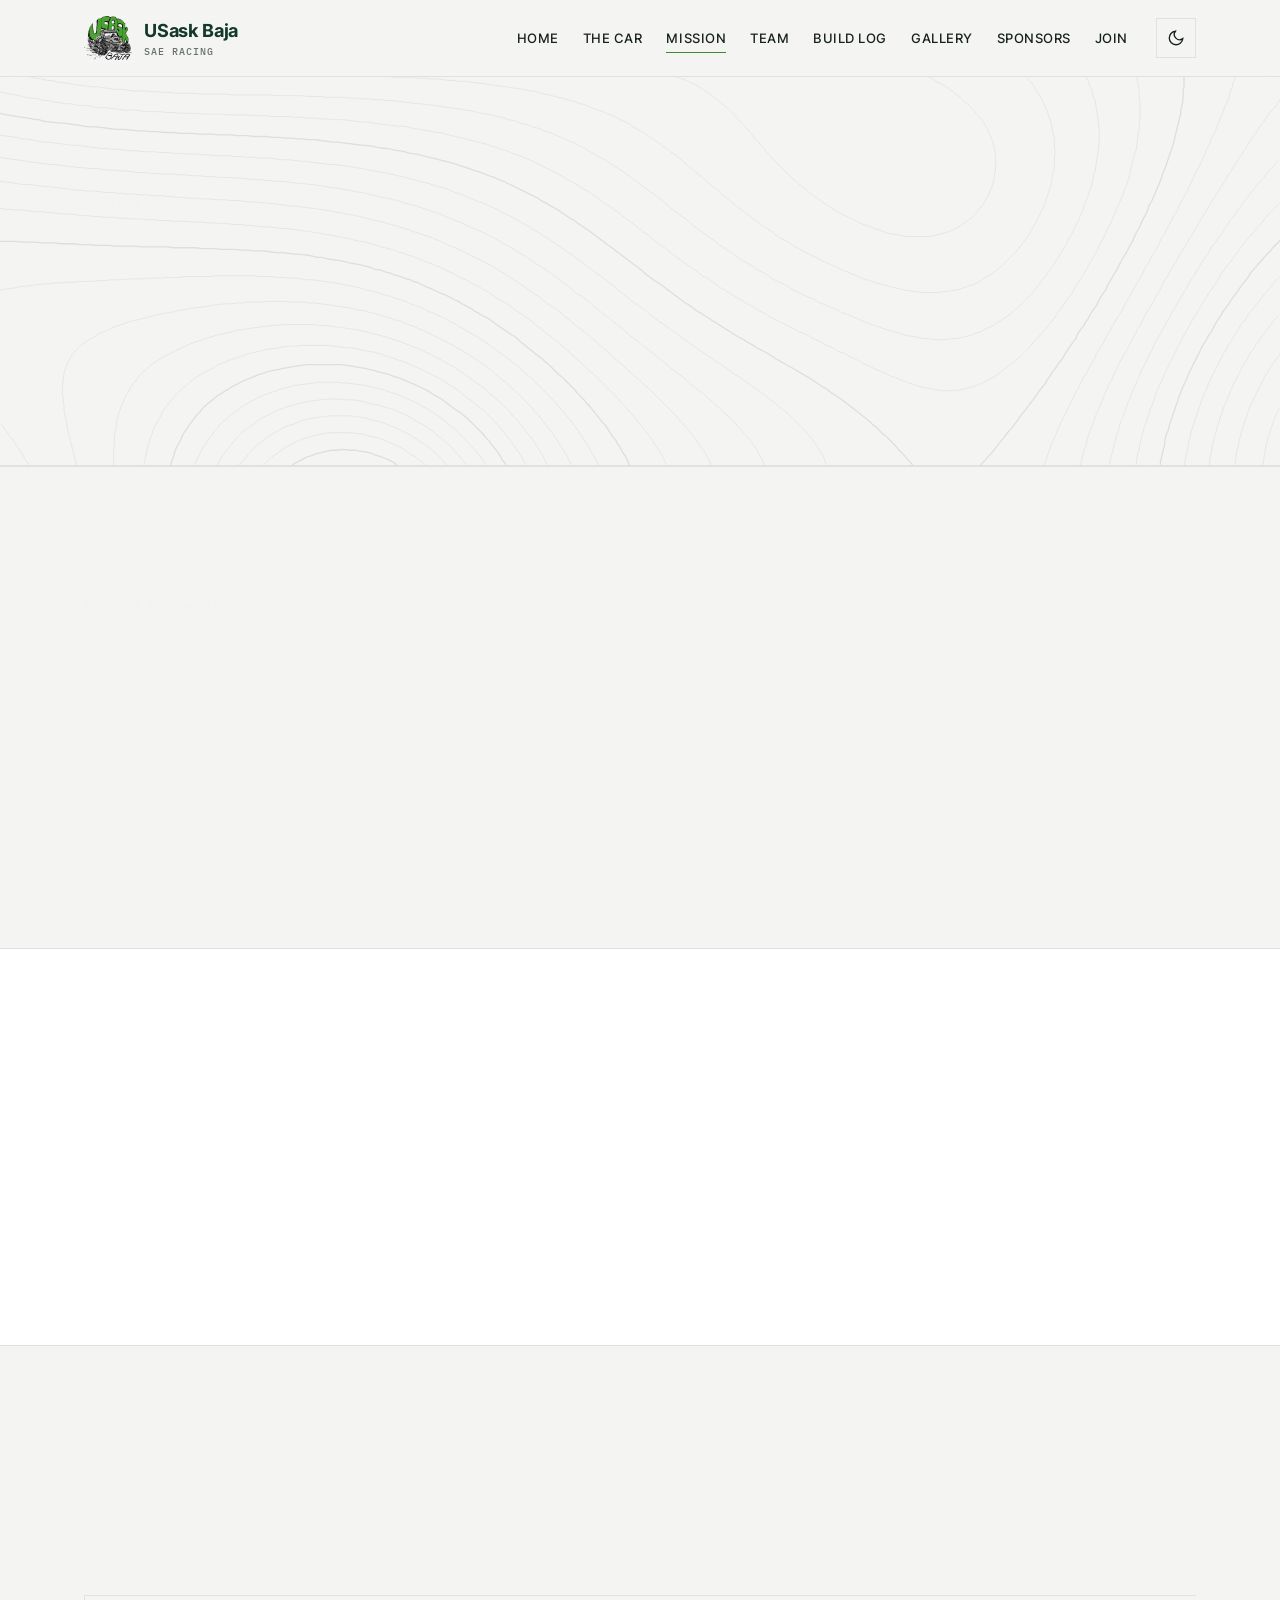
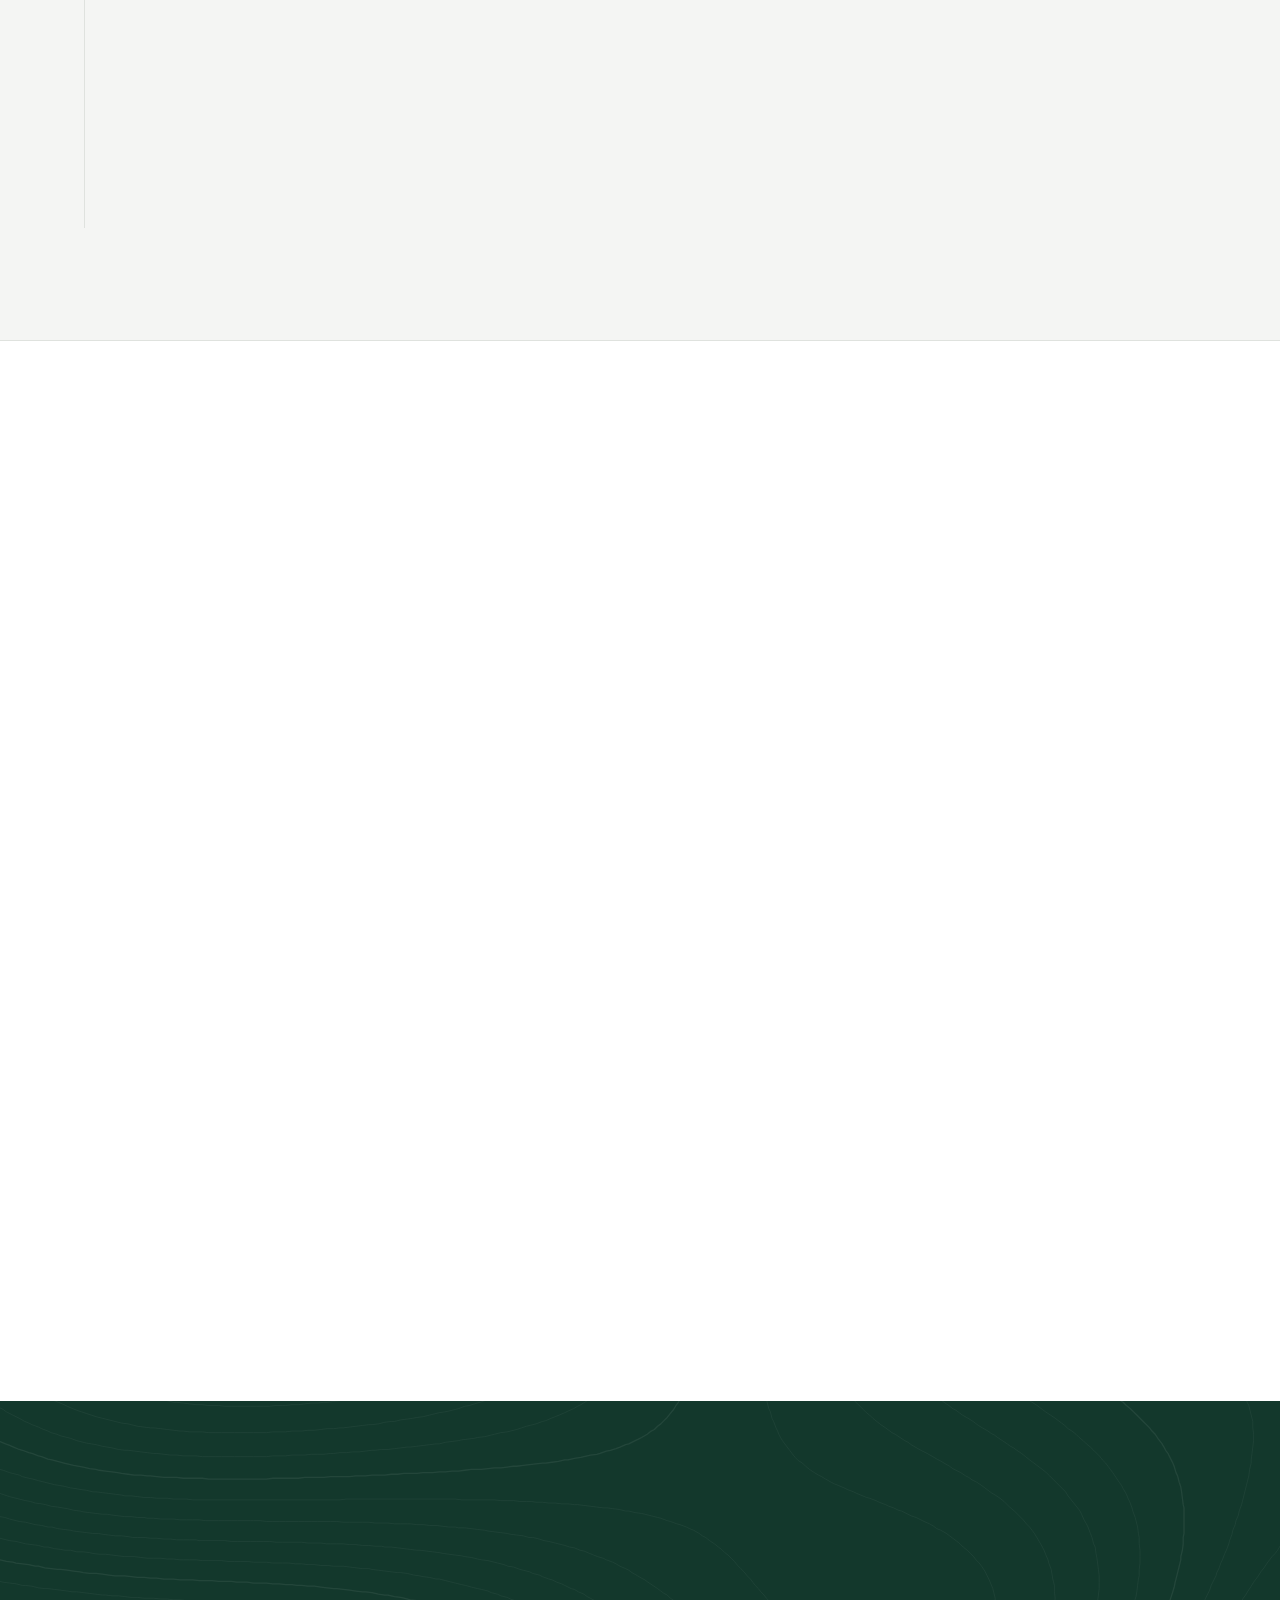
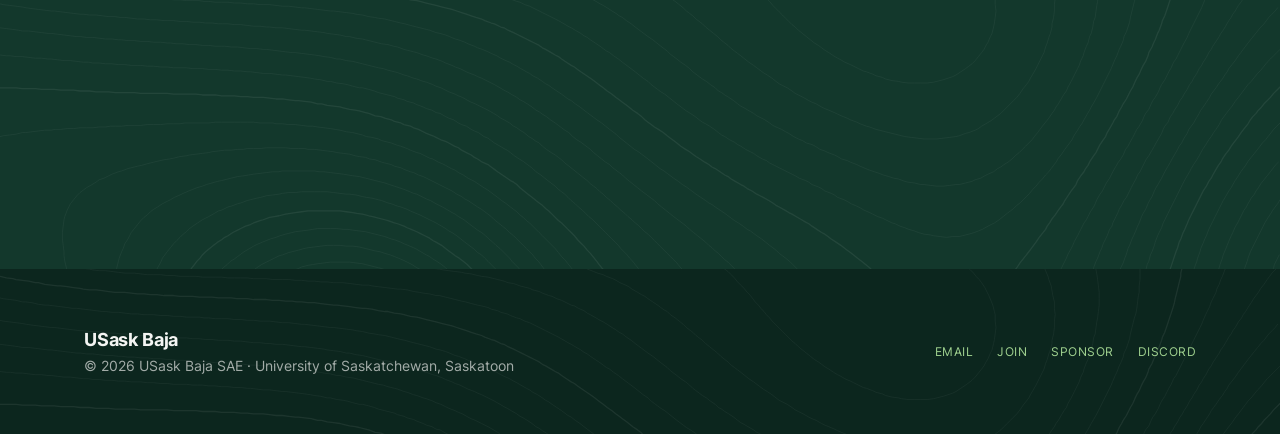
==== commit efe67ccd: "Add topographic texture, build tracker, countdown, specs, quiz, logo placement, build log, socials C" ====
--- a/about.html
+++ b/about.html
@@ -16,17 +16,20 @@
   <header class="site-header">
     <div class="container">
       <a class="brand" href="index.html">
-        <img src="assets/img/logo-160.webp" alt="" width="48" height="44">
+        <img class="logo-light" src="assets/img/logo-160.webp" alt="" width="48" height="44">
+        <img class="logo-dark" src="assets/img/logo-160-dark.webp" alt="" width="48" height="44">
         <span class="brand-name">USask Baja<small>SAE Racing</small></span>
       </a>
       <nav class="site-nav" aria-label="Main">
         <ul>
           <li><a href="index.html">Home</a></li>
+          <li><a href="car.html">The Car</a></li>
           <li><a href="about.html" aria-current="page">Mission</a></li>
           <li><a href="team.html">Team</a></li>
+          <li><a href="log.html">Build Log</a></li>
           <li><a href="gallery.html">Gallery</a></li>
           <li><a href="sponsors.html">Sponsors</a></li>
-          <li><a href="join.html">Join &amp; Contact</a></li>
+          <li><a href="join.html">Join</a></li>
         </ul>
       </nav>
       <div class="header-actions">
@@ -40,7 +43,7 @@
   </header>
 
   <main>
-    <section class="page-hero">
+    <section class="page-hero topo">
       <div class="container">
         <span class="eyebrow">Mission</span>
         <h1>Where we're <em>going</em>.</h1>
@@ -93,7 +96,7 @@
       </div>
     </section>
 
-    <section class="band on-dark">
+    <section class="band on-dark topo">
       <div class="container">
         <span class="eyebrow">Founding season</span>
         <h2>Be part of the <em>first</em> chapter.</h2>
@@ -106,15 +109,14 @@
     </section>
   </main>
 
-  <footer class="site-footer">
+  <footer class="site-footer topo">
     <div class="container">
       <div>
         <span class="brand-name">USask Baja</span>
         <div>&copy; <span id="year"></span> USask Baja SAE &middot; University of Saskatchewan, Saskatoon</div>
       </div>
-      <nav aria-label="Footer">
+      <nav aria-label="Footer" data-socials>
         <a href="mailto:usaskbaja@ussu.ca">Email</a>
-        <a href="https://discord.gg/B2W6udGJtF" target="_blank" rel="noopener noreferrer">Discord</a>
         <a href="join.html">Join</a>
         <a href="sponsors.html">Sponsor</a>
       </nav>
--- a/css/style.css
+++ b/css/style.css
@@ -50,6 +50,7 @@
   --band-deep: #0c261e;
   --on-band: #f4f5f3;
   --header-bg: rgba(244, 245, 243, 0.92);
+  --topo-ink: rgba(19, 56, 44, 0.11);
   color-scheme: light;
 }
 
@@ -68,6 +69,7 @@
     --band: #10281f;
     --band-deep: #09150f;
     --header-bg: rgba(14, 19, 17, 0.88);
+    --topo-ink: rgba(168, 216, 154, 0.075);
     color-scheme: dark;
   }
 }
@@ -84,6 +86,7 @@
   --band: #10281f;
   --band-deep: #09150f;
   --header-bg: rgba(14, 19, 17, 0.88);
+  --topo-ink: rgba(168, 216, 154, 0.075);
   color-scheme: dark;
 }
 
@@ -228,7 +231,7 @@
   padding: 10px 14px;
   cursor: pointer;
 }
-.site-nav ul { list-style: none; margin: 0; padding: 0; display: flex; gap: 32px; }
+.site-nav ul { list-style: none; margin: 0; padding: 0; display: flex; gap: 24px; }
 .site-nav a {
   font-size: 0.82rem;
   font-weight: 500;
@@ -243,7 +246,7 @@
 .site-nav a:hover { color: var(--champagne); }
 .site-nav a[aria-current="page"] { border-bottom-color: var(--champagne); }
 
-@media (max-width: 880px) {
+@media (max-width: 1080px) {
   .nav-toggle { display: block; }
   .header-actions { margin-left: auto; }
   .site-nav {
@@ -498,14 +501,163 @@
   outline-offset: 3px;
 }
 
-/* The logo's black linework needs a light backing on dark backgrounds */
-:root[data-theme="dark"] .hero-logo, :root[data-theme="dark"] .brand img { background: #e8ebe6; border-radius: 4px; }
-:root[data-theme="dark"] .hero-logo { padding: 28px; }
-:root[data-theme="dark"] .brand img { padding: 3px; }
+/* ---------- Topographic texture ---------- */
+.topo { position: relative; isolation: isolate; overflow: hidden; }
+.topo::before {
+  content: "";
+  position: absolute;
+  inset: 0;
+  z-index: -1;
+  background: var(--topo-ink);
+  -webkit-mask: url("../assets/img/topo.svg") center / cover no-repeat;
+  mask: url("../assets/img/topo.svg") center / cover no-repeat;
+  pointer-events: none;
+}
+.band.topo::before, .site-footer.topo::before { background: rgba(244, 245, 243, 0.07); }
+.page-hero.topo::before { -webkit-mask-position: 30% 70%; mask-position: 30% 70%; }
+
+/* ---------- Build tracker ---------- */
+.two-col { display: grid; grid-template-columns: 1.2fr 0.8fr; gap: 64px; align-items: start; }
+@media (max-width: 880px) { .two-col { grid-template-columns: 1fr; gap: 56px; } }
+
+.progress-list { list-style: none; margin: 32px 0 0; padding: 0; }
+.progress-list li { padding: 14px 0; border-top: 1px solid var(--line); }
+.progress-list li:last-child { border-bottom: 1px solid var(--line); }
+.progress-head { display: flex; justify-content: space-between; gap: 16px; font-weight: 600; margin-bottom: 10px; }
+.progress-head .pct { font-family: var(--mono); font-weight: 500; color: var(--champagne); }
+.progress-track { height: 6px; background: var(--line); overflow: hidden; }
+.progress-fill {
+  height: 100%;
+  background: var(--champagne);
+  transform-origin: left;
+  transform: scaleX(0);
+  transition: transform 1.2s cubic-bezier(0.2, 0.7, 0.2, 1);
+}
+
+/* ---------- Countdown ---------- */
+.countdown { border: 1px solid var(--line); background: var(--paper); padding: 32px; }
+@media (max-width: 600px) { .countdown { padding: 24px 18px; } }
+.countdown h3 { margin-bottom: 4px; }
+.countdown .where { color: var(--muted); margin: 0 0 24px; }
+.count-grid { display: grid; grid-template-columns: repeat(4, 1fr); gap: 8px; }
+.count-cell { text-align: center; border: 1px solid var(--line); padding: 14px 4px; }
+.count-cell .n {
+  display: block;
+  font-family: var(--mono);
+  font-size: clamp(1.5rem, 3.2vw, 2.2rem);
+  line-height: 1.1;
+  color: var(--forest);
+  font-variant-numeric: tabular-nums;
+}
+.count-cell .u { font-family: var(--mono); font-size: 0.66rem; letter-spacing: 0.08em; text-transform: uppercase; color: var(--muted); }
+.countdown .note { font-size: 0.9rem; color: var(--muted); margin: 18px 0 0; }
+
+/* ---------- Spec sheet ---------- */
+.spec-grid {
+  display: grid;
+  grid-template-columns: repeat(auto-fit, minmax(170px, 1fr));
+  border-top: 1px solid var(--line);
+  border-left: 1px solid var(--line);
+  margin-top: 48px;
+}
+.spec { padding: 28px 24px; border-right: 1px solid var(--line); border-bottom: 1px solid var(--line); }
+.spec .label { display: block; font-family: var(--mono); font-size: 0.72rem; letter-spacing: 0.08em; text-transform: uppercase; color: var(--muted); margin-bottom: 10px; }
+.spec .value { font-size: clamp(1.9rem, 3.6vw, 2.6rem); font-weight: 700; letter-spacing: -0.03em; color: var(--forest); font-variant-numeric: tabular-nums; }
+.spec .value.tbd { color: var(--muted); opacity: 0.6; }
+.spec .unit { font-family: var(--mono); font-size: 0.85rem; color: var(--champagne); margin-left: 6px; }
+
+/* ---------- Sub-team quiz ---------- */
+.quiz { border: 1px solid var(--line); background: var(--paper); padding: 40px; margin-top: 56px; }
+@media (max-width: 600px) { .quiz { padding: 24px 18px; } }
+.quiz-step { font-family: var(--mono); font-size: 0.75rem; letter-spacing: 0.08em; text-transform: uppercase; color: var(--champagne); }
+.quiz h3 { font-size: 1.5rem; margin: 10px 0 24px; }
+.quiz-options { display: grid; grid-template-columns: repeat(auto-fit, minmax(220px, 1fr)); gap: 12px; }
+.quiz-option {
+  text-align: left;
+  font: inherit;
+  color: var(--ink);
+  background: var(--ivory);
+  border: 1px solid var(--line);
+  padding: 18px 20px;
+  cursor: pointer;
+  transition: border-color 0.2s, transform 0.2s;
+}
+.quiz-option:hover { border-color: var(--champagne); transform: translateY(-2px); }
+.quiz-bar { height: 3px; background: var(--line); margin-bottom: 28px; }
+.quiz-bar span { display: block; height: 100%; background: var(--champagne); transform-origin: left; transition: transform 0.4s ease; }
+.quiz-result p { color: var(--muted); max-width: 560px; }
+.quiz-restart { background: none; border: 0; padding: 0; font: inherit; color: var(--champagne); text-decoration: underline; cursor: pointer; }
+
+/* ---------- Sponsor placement diagram ---------- */
+.placement { display: grid; grid-template-columns: 1.4fr 0.6fr; gap: 48px; align-items: center; margin-top: 48px; }
+@media (max-width: 880px) { .placement { grid-template-columns: 1fr; } }
+.placement svg { width: 100%; height: auto; }
+.car-line { fill: none; stroke: var(--ink); stroke-width: 4; stroke-linecap: round; stroke-linejoin: round; }
+.car-thin { fill: none; stroke: var(--muted); stroke-width: 2.5; stroke-linecap: round; stroke-linejoin: round; }
+.car-tire { fill: none; stroke: var(--ink); stroke-width: 18; stroke-dasharray: 8 5; }
+.car-rim { fill: var(--paper); stroke: var(--ink); stroke-width: 3; }
+.car-ground { stroke: var(--muted); stroke-width: 2; stroke-dasharray: 2 9; stroke-linecap: round; }
+.zone {
+  fill: var(--champagne);
+  fill-opacity: 0.12;
+  stroke: var(--champagne);
+  stroke-width: 2;
+  stroke-dasharray: 6 5;
+  cursor: pointer;
+  transition: fill-opacity 0.25s;
+}
+.zone.active { fill-opacity: 0.45; stroke-dasharray: none; }
+.zone-label { font-family: var(--mono); font-size: 15px; fill: var(--forest); pointer-events: none; }
+.tier-list { list-style: none; margin: 0; padding: 0; }
+.tier-btn {
+  display: block;
+  width: 100%;
+  text-align: left;
+  font: inherit;
+  color: var(--ink);
+  background: none;
+  border: 0;
+  border-top: 1px solid var(--line);
+  padding: 16px 0;
+  cursor: pointer;
+}
+.tier-list li:last-child .tier-btn { border-bottom: 1px solid var(--line); }
+.tier-btn strong { display: block; transition: color 0.2s; }
+.tier-btn span { color: var(--muted); font-size: 0.92rem; }
+.tier-btn.active strong, .tier-btn:hover strong { color: var(--champagne); }
+
+/* ---------- Build log ---------- */
+.posts { list-style: none; margin: 0; padding: 0; }
+.post { display: grid; grid-template-columns: 160px 1fr; gap: 32px; padding: 40px 0; border-top: 1px solid var(--line); }
+.post:last-child { border-bottom: 1px solid var(--line); }
+.post time { font-family: var(--mono); font-size: 0.8rem; color: var(--champagne); padding-top: 6px; }
+.post h3 { font-size: 1.5rem; }
+.post p { color: var(--muted); max-width: 680px; margin: 0; }
+.post img { margin-top: 20px; max-width: 680px; width: 100%; aspect-ratio: 16 / 9; object-fit: cover; }
+@media (max-width: 600px) { .post { grid-template-columns: 1fr; gap: 8px; } }
+
+/* ---------- Socials ---------- */
+.social-list { display: flex; flex-wrap: wrap; gap: 12px; margin-top: 32px; }
+.social-list a {
+  font-family: var(--mono);
+  font-size: 0.8rem;
+  letter-spacing: 0.06em;
+  text-transform: uppercase;
+  text-decoration: none;
+  color: var(--ink);
+  border: 1px solid var(--line);
+  padding: 12px 18px;
+  transition: border-color 0.2s, color 0.2s;
+}
+.social-list a:hover { border-color: var(--champagne); color: var(--champagne); }
+
+/* Each logo has a light-mode and a dark-mode version; show the one matching the theme */
+.logo-dark { display: none; }
+:root[data-theme="dark"] .logo-light { display: none; }
+:root[data-theme="dark"] .logo-dark { display: block; }
 @media (prefers-color-scheme: dark) {
-  :root:not([data-theme="light"]) .hero-logo, :root:not([data-theme="light"]) .brand img { background: #e8ebe6; border-radius: 4px; }
-  :root:not([data-theme="light"]) .hero-logo { padding: 28px; }
-  :root:not([data-theme="light"]) .brand img { padding: 3px; }
+  :root:not([data-theme="light"]) .logo-light { display: none; }
+  :root:not([data-theme="light"]) .logo-dark { display: block; }
 }
 
 /* ---------- Motion ---------- */
